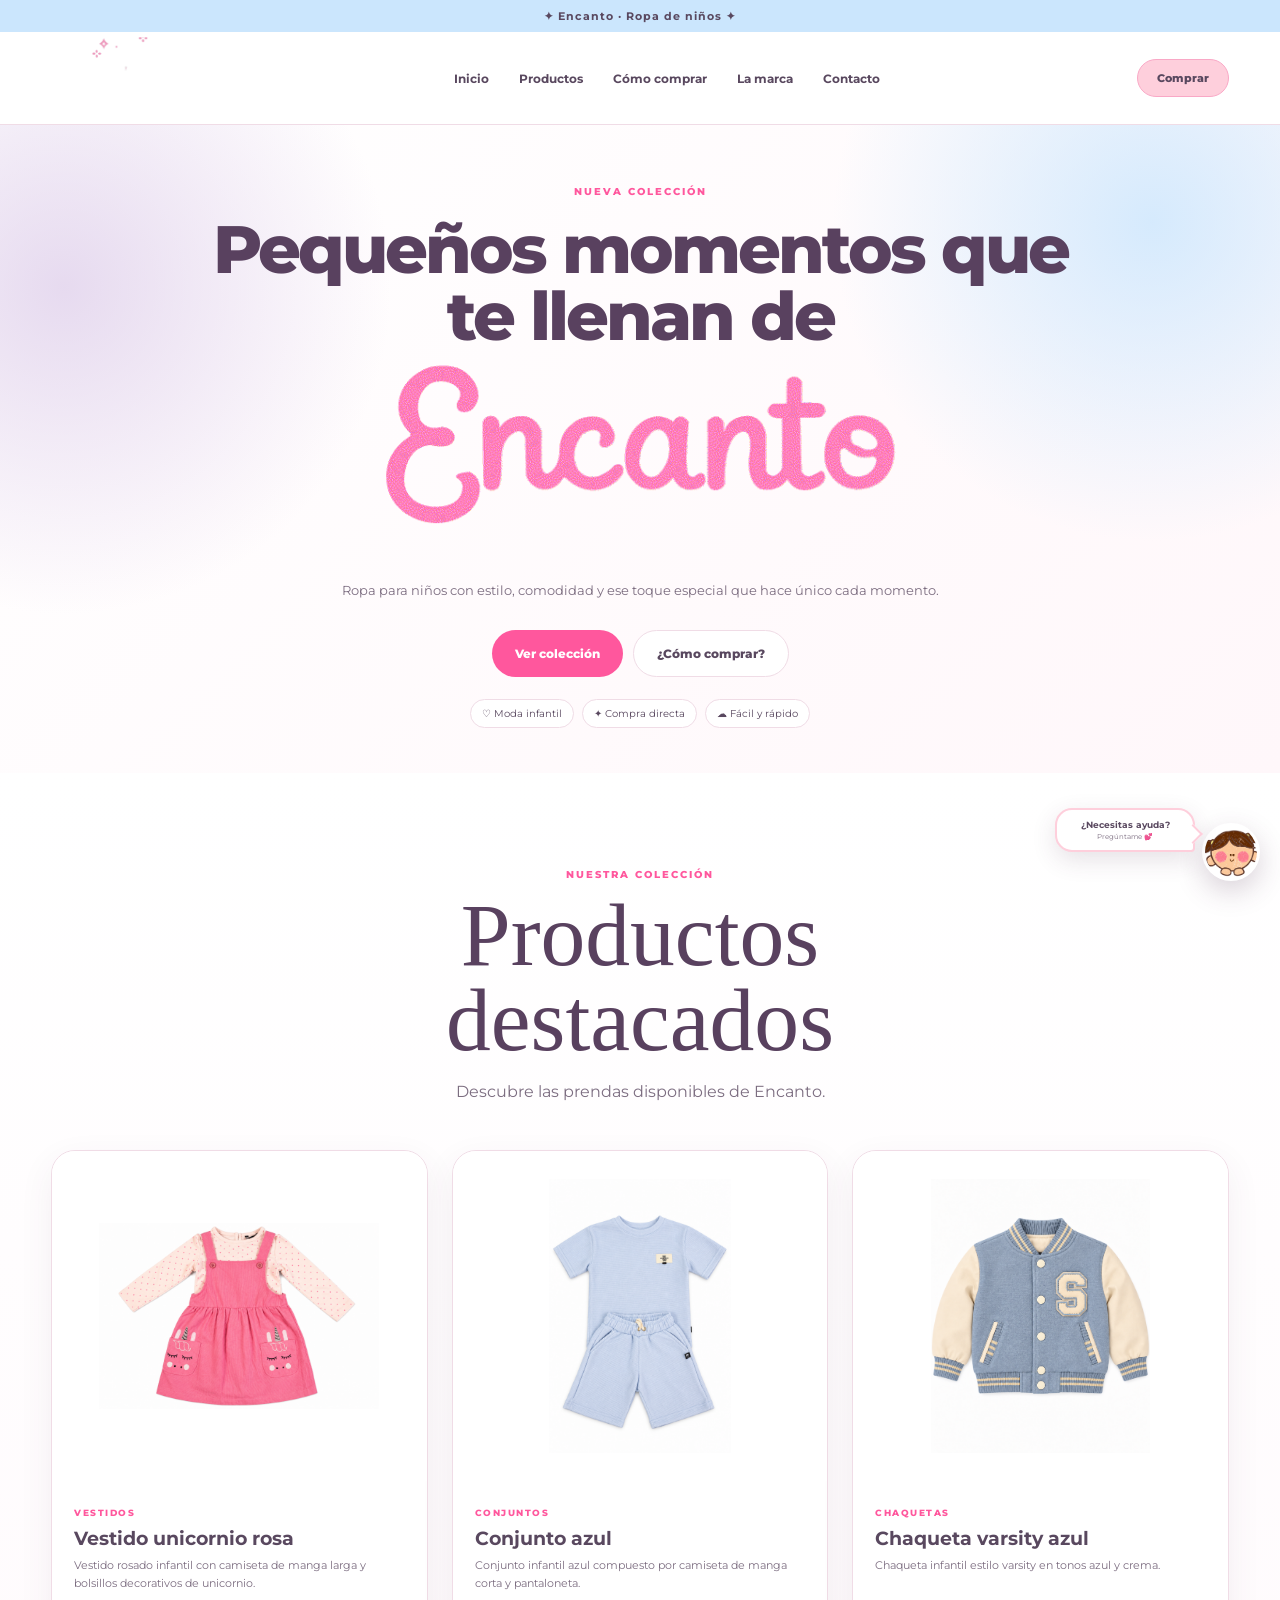
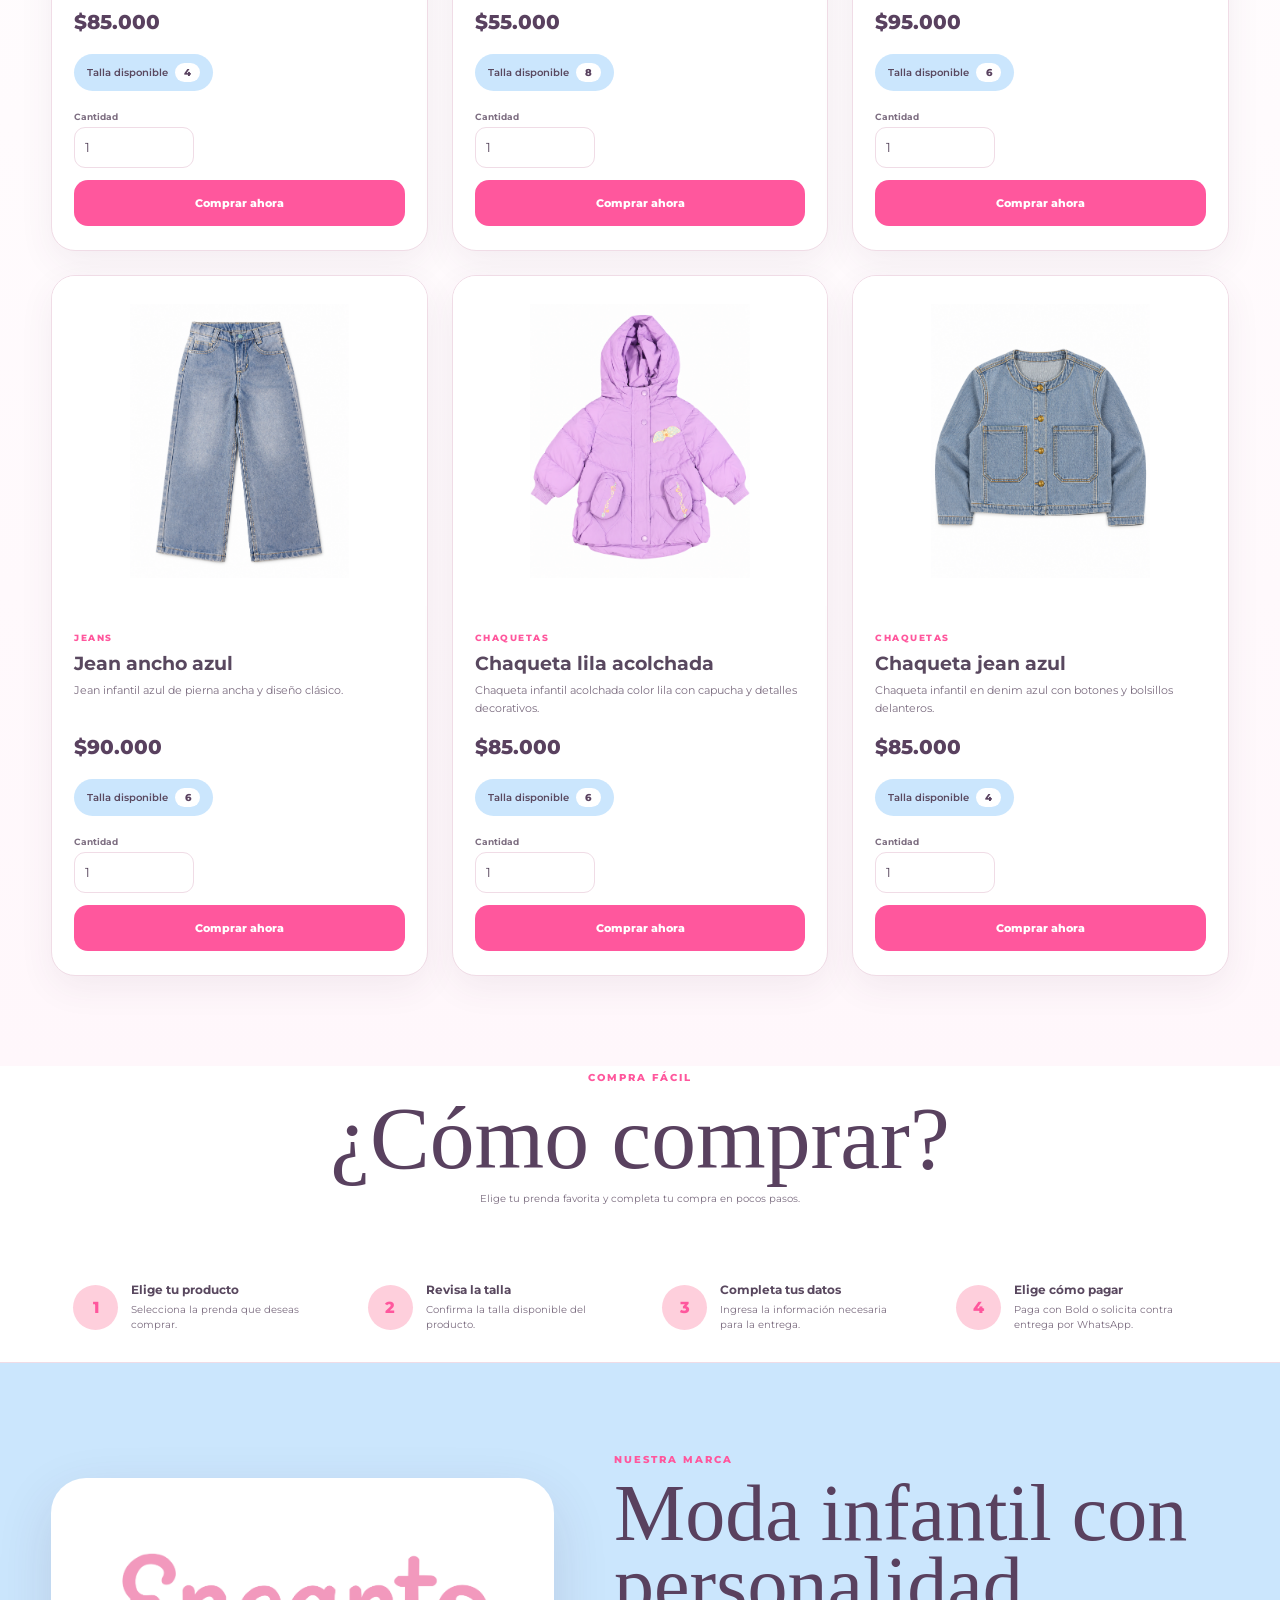
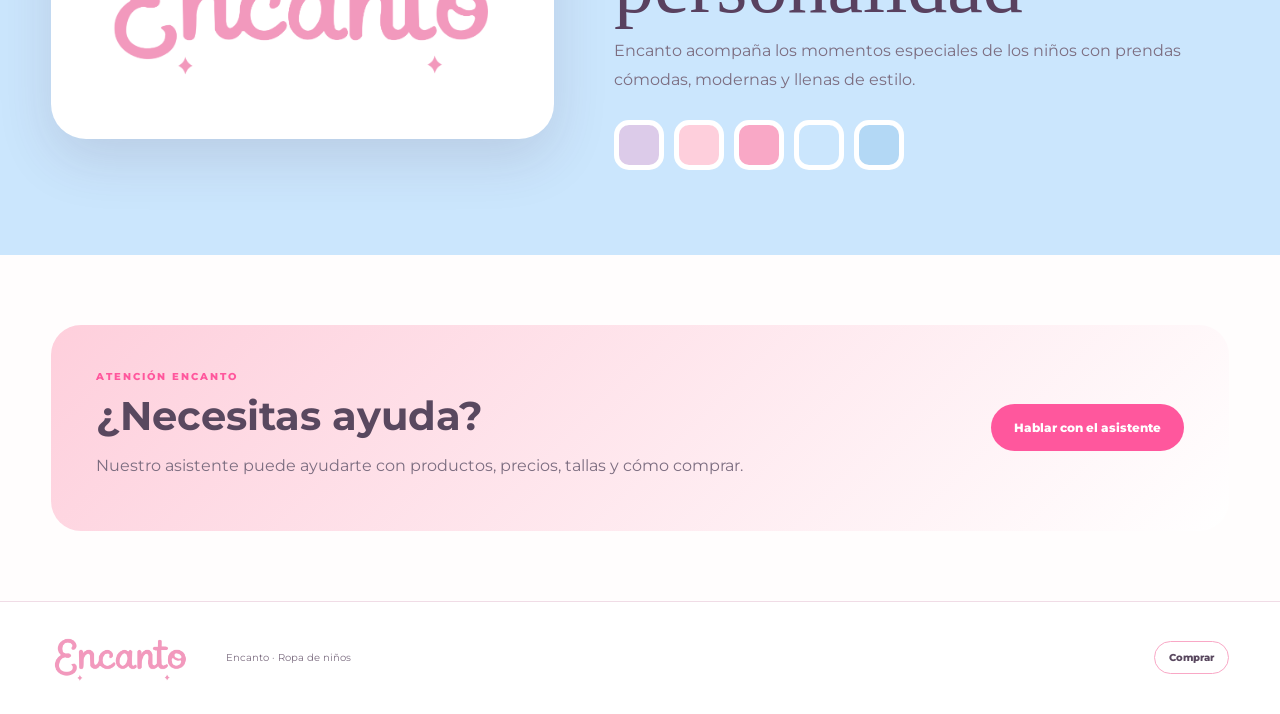
==== index.html @ 817890f7 "Add files via upload" ====
<!DOCTYPE html>
<html lang="es">

<head>

  <meta charset="UTF-8">

  <meta
    name="viewport"
    content="width=device-width, initial-scale=1.0"
  >

  <meta
    name="description"
    content="Encanto - Ropa para niños"
  >

  <title>
    Encanto | Ropa de niños
  </title>

  <link
    rel="preconnect"
    href="https://fonts.googleapis.com"
  >

  <link
    rel="preconnect"
    href="https://fonts.gstatic.com"
    crossorigin
  >

  <link
    href="https://fonts.googleapis.com/css2?family=Montserrat:wght@400;500;600;700;800&display=swap"
    rel="stylesheet"
  >

  <link
    rel="stylesheet"
    href="styles.css"
  >

</head>


<body>


  <!-- ========================================= -->
  <!-- BARRA SUPERIOR -->
  <!-- ========================================= -->

  <div class="topbar">
    ✦ Encanto · Ropa de niños ✦
  </div>



  <!-- ========================================= -->
  <!-- HEADER -->
  <!-- ========================================= -->

  <header class="header">

    <div class="container header-content">


      <a
        href="#inicio"
        class="logo"
        aria-label="Encanto"
      >

        <img
          src="assets/encanto-logo-arriba.png"
          alt="Encanto"
          class="logo-animation"
        >

      </a>



      <nav class="nav">

        <a href="#inicio">
          Inicio
        </a>

        <a href="#productos">
          Productos
        </a>

        <a href="#como-comprar">
          Cómo comprar
        </a>

        <a href="#marca">
          La marca
        </a>

        <a href="#contacto">
          Contacto
        </a>

      </nav>



      <a
        href="#productos"
        class="header-buy"
      >
        Comprar
      </a>


    </div>

  </header>



  <main>


    <!-- ========================================= -->
    <!-- HERO -->
    <!-- ========================================= -->

    <section
      class="hero"
      id="inicio"
    >

      <div class="container hero-main">


        <div class="hero-copy">


          <span class="eyebrow">
            Nueva colección
          </span>


          <h1>
            Pequeños momentos que te llenan de
          </h1>



          <!-- ENCANTO ANIMADO -->

          <div class="hero-animation-window">

            <img
              src="assets/encanto-logo.png"
              alt="Encanto"
              class="hero-animation"
            >

          </div>



          <p>
            Ropa para niños con estilo,
            comodidad y ese toque especial
            que hace único cada momento.
          </p>



          <div class="hero-buttons">


            <a
              href="#productos"
              class="btn btn-primary"
            >
              Ver colección
            </a>


            <a
              href="#como-comprar"
              class="btn btn-light"
            >
              ¿Cómo comprar?
            </a>


          </div>



          <div class="hero-tags">

            <span>
              ♡ Moda infantil
            </span>

            <span>
              ✦ Compra directa
            </span>

            <span>
              ☁ Fácil y rápido
            </span>

          </div>


        </div>


      </div>

    </section>



    <!-- ========================================= -->
    <!-- PRODUCTOS -->
    <!-- AHORA VAN PRIMERO -->
    <!-- ========================================= -->

    <section
      class="products"
      id="productos"
    >

      <div class="container">


        <div class="section-title">

          <span class="eyebrow">
            Nuestra colección
          </span>

          <h2>
            Productos destacados
          </h2>

          <p>
            Descubre las prendas disponibles de Encanto.
          </p>

        </div>



        <div class="products-grid">


          <!-- ================================= -->
          <!-- 1. VESTIDO -->
          <!-- ================================= -->

          <article class="product-card">


            <div class="product-photo">

              <img
                src="assets/productos/vestido-unicornio-rosa.png"
                alt="Vestido unicornio rosa"
              >

            </div>


            <div class="product-info">


              <span class="product-category">
                Vestidos
              </span>


              <h3>
                Vestido unicornio rosa
              </h3>


              <p class="product-description">
                Vestido rosado infantil con camiseta
                de manga larga y bolsillos
                decorativos de unicornio.
              </p>


              <strong class="product-price">
                $85.000
              </strong>



              <div class="product-size">

                <span>
                  Talla disponible
                </span>

                <strong>
                  4
                </strong>

              </div>



              <form
                action="checkout.html"
                method="get"
                class="product-form"
              >


                <input
                  type="hidden"
                  name="producto"
                  value="Vestido unicornio rosa"
                >

                <input
                  type="hidden"
                  name="precio"
                  value="85000"
                >

                <input
                  type="hidden"
                  name="talla"
                  value="4"
                >

                <input
                  type="hidden"
                  name="imagen"
                  value="vestido-unicornio-rosa.png"
                >


                <div class="product-options">

                  <label>

                    Cantidad

                    <input
                      type="number"
                      name="cantidad"
                      value="1"
                      min="1"
                      max="1"
                      readonly
                    >

                  </label>

                </div>


                <button
                  type="submit"
                  class="buy-button"
                >
                  Comprar ahora
                </button>


              </form>


            </div>


          </article>



          <!-- ================================= -->
          <!-- 2. CONJUNTO -->
          <!-- ================================= -->

          <article class="product-card">


            <div class="product-photo">

              <img
                src="assets/productos/conjunto-azul.png"
                alt="Conjunto azul"
              >

            </div>


            <div class="product-info">


              <span class="product-category">
                Conjuntos
              </span>


              <h3>
                Conjunto azul
              </h3>


              <p class="product-description">
                Conjunto infantil azul compuesto
                por camiseta de manga corta
                y pantaloneta.
              </p>


              <strong class="product-price">
                $55.000
              </strong>



              <div class="product-size">

                <span>
                  Talla disponible
                </span>

                <strong>
                  8
                </strong>

              </div>



              <form
                action="checkout.html"
                method="get"
                class="product-form"
              >


                <input
                  type="hidden"
                  name="producto"
                  value="Conjunto azul"
                >

                <input
                  type="hidden"
                  name="precio"
                  value="55000"
                >

                <input
                  type="hidden"
                  name="talla"
                  value="8"
                >

                <input
                  type="hidden"
                  name="imagen"
                  value="conjunto-azul.png"
                >


                <div class="product-options">

                  <label>

                    Cantidad

                    <input
                      type="number"
                      name="cantidad"
                      value="1"
                      min="1"
                      max="1"
                      readonly
                    >

                  </label>

                </div>


                <button
                  type="submit"
                  class="buy-button"
                >
                  Comprar ahora
                </button>


              </form>


            </div>


          </article>



          <!-- ================================= -->
          <!-- 3. CHAQUETA VARSITY -->
          <!-- ================================= -->

          <article class="product-card">


            <div class="product-photo">

              <img
                src="assets/productos/chaqueta-varsity-azul.png"
                alt="Chaqueta varsity azul"
              >

            </div>


            <div class="product-info">


              <span class="product-category">
                Chaquetas
              </span>


              <h3>
                Chaqueta varsity azul
              </h3>


              <p class="product-description">
                Chaqueta infantil estilo varsity
                en tonos azul y crema.
              </p>


              <strong class="product-price">
                $95.000
              </strong>



              <div class="product-size">

                <span>
                  Talla disponible
                </span>

                <strong>
                  6
                </strong>

              </div>



              <form
                action="checkout.html"
                method="get"
                class="product-form"
              >


                <input
                  type="hidden"
                  name="producto"
                  value="Chaqueta varsity azul"
                >

                <input
                  type="hidden"
                  name="precio"
                  value="95000"
                >

                <input
                  type="hidden"
                  name="talla"
                  value="6"
                >

                <input
                  type="hidden"
                  name="imagen"
                  value="chaqueta-varsity-azul.png"
                >


                <div class="product-options">

                  <label>

                    Cantidad

                    <input
                      type="number"
                      name="cantidad"
                      value="1"
                      min="1"
                      max="1"
                      readonly
                    >

                  </label>

                </div>


                <button
                  type="submit"
                  class="buy-button"
                >
                  Comprar ahora
                </button>


              </form>


            </div>


          </article>



          <!-- ================================= -->
          <!-- 4. JEAN -->
          <!-- ================================= -->

          <article class="product-card">


            <div class="product-photo">

              <img
                src="assets/productos/jean-ancho.png"
                alt="Jean ancho azul"
              >

            </div>


            <div class="product-info">


              <span class="product-category">
                Jeans
              </span>


              <h3>
                Jean ancho azul
              </h3>


              <p class="product-description">
                Jean infantil azul de pierna
                ancha y diseño clásico.
              </p>


              <strong class="product-price">
                $90.000
              </strong>



              <div class="product-size">

                <span>
                  Talla disponible
                </span>

                <strong>
                  6
                </strong>

              </div>



              <form
                action="checkout.html"
                method="get"
                class="product-form"
              >


                <input
                  type="hidden"
                  name="producto"
                  value="Jean ancho azul"
                >

                <input
                  type="hidden"
                  name="precio"
                  value="90000"
                >

                <input
                  type="hidden"
                  name="talla"
                  value="6"
                >

                <input
                  type="hidden"
                  name="imagen"
                  value="jean-ancho.png"
                >


                <div class="product-options">

                  <label>

                    Cantidad

                    <input
                      type="number"
                      name="cantidad"
                      value="1"
                      min="1"
                      max="1"
                      readonly
                    >

                  </label>

                </div>


                <button
                  type="submit"
                  class="buy-button"
                >
                  Comprar ahora
                </button>


              </form>


            </div>


          </article>



          <!-- ================================= -->
          <!-- 5. CHAQUETA LILA -->
          <!-- ================================= -->

          <article class="product-card">


            <div class="product-photo">

              <img
                src="assets/productos/chaqueta-lila.png"
                alt="Chaqueta lila acolchada"
              >

            </div>


            <div class="product-info">


              <span class="product-category">
                Chaquetas
              </span>


              <h3>
                Chaqueta lila acolchada
              </h3>


              <p class="product-description">
                Chaqueta infantil acolchada
                color lila con capucha
                y detalles decorativos.
              </p>


              <strong class="product-price">
                $85.000
              </strong>



              <div class="product-size">

                <span>
                  Talla disponible
                </span>

                <strong>
                  6
                </strong>

              </div>



              <form
                action="checkout.html"
                method="get"
                class="product-form"
              >


                <input
                  type="hidden"
                  name="producto"
                  value="Chaqueta lila acolchada"
                >

                <input
                  type="hidden"
                  name="precio"
                  value="85000"
                >

                <input
                  type="hidden"
                  name="talla"
                  value="6"
                >

                <input
                  type="hidden"
                  name="imagen"
                  value="chaqueta-lila.png"
                >


                <div class="product-options">

                  <label>

                    Cantidad

                    <input
                      type="number"
                      name="cantidad"
                      value="1"
                      min="1"
                      max="1"
                      readonly
                    >

                  </label>

                </div>


                <button
                  type="submit"
                  class="buy-button"
                >
                  Comprar ahora
                </button>


              </form>


            </div>


          </article>



          <!-- ================================= -->
          <!-- 6. CHAQUETA JEAN -->
          <!-- ================================= -->

          <article class="product-card">


            <div class="product-photo">

              <img
                src="assets/productos/chaqueta-jean.png"
                alt="Chaqueta jean azul"
              >

            </div>


            <div class="product-info">


              <span class="product-category">
                Chaquetas
              </span>


              <h3>
                Chaqueta jean azul
              </h3>


              <p class="product-description">
                Chaqueta infantil en denim azul
                con botones y bolsillos delanteros.
              </p>


              <strong class="product-price">
                $85.000
              </strong>



              <div class="product-size">

                <span>
                  Talla disponible
                </span>

                <strong>
                  4
                </strong>

              </div>



              <form
                action="checkout.html"
                method="get"
                class="product-form"
              >


                <input
                  type="hidden"
                  name="producto"
                  value="Chaqueta jean azul"
                >

                <input
                  type="hidden"
                  name="precio"
                  value="85000"
                >

                <input
                  type="hidden"
                  name="talla"
                  value="4"
                >

                <input
                  type="hidden"
                  name="imagen"
                  value="chaqueta-jean.png"
                >


                <div class="product-options">

                  <label>

                    Cantidad

                    <input
                      type="number"
                      name="cantidad"
                      value="1"
                      min="1"
                      max="1"
                      readonly
                    >

                  </label>

                </div>


                <button
                  type="submit"
                  class="buy-button"
                >
                  Comprar ahora
                </button>


              </form>


            </div>


          </article>


        </div>


      </div>

    </section>



    <!-- ========================================= -->
    <!-- CÓMO COMPRAR -->
    <!-- AHORA VA DESPUÉS DE LA COLECCIÓN -->
    <!-- ========================================= -->

    <section
      class="benefits"
      id="como-comprar"
    >

      <div class="container">


        <div class="section-title">

          <span class="eyebrow">
            Compra fácil
          </span>

          <h2>
            ¿Cómo comprar?
          </h2>

          <p>
            Elige tu prenda favorita y completa
            tu compra en pocos pasos.
          </p>

        </div>


        <div class="benefits-grid">


          <article>

            <span class="benefit-icon">
              1
            </span>

            <div>

              <h3>
                Elige tu producto
              </h3>

              <p>
                Selecciona la prenda que deseas comprar.
              </p>

            </div>

          </article>



          <article>

            <span class="benefit-icon">
              2
            </span>

            <div>

              <h3>
                Revisa la talla
              </h3>

              <p>
                Confirma la talla disponible del producto.
              </p>

            </div>

          </article>



          <article>

            <span class="benefit-icon">
              3
            </span>

            <div>

              <h3>
                Completa tus datos
              </h3>

              <p>
                Ingresa la información necesaria para la entrega.
              </p>

            </div>

          </article>



          <article>

            <span class="benefit-icon">
              4
            </span>

            <div>

              <h3>
                Elige cómo pagar
              </h3>

              <p>
                Paga con Bold o solicita contra entrega por WhatsApp.
              </p>

            </div>

          </article>


        </div>


      </div>

    </section>



    <!-- ========================================= -->
    <!-- MARCA -->
    <!-- ========================================= -->

    <section
      class="brand-section"
      id="marca"
    >

      <div class="container brand-grid">


        <div class="brand-logo">

          <img
            src="assets/encanto-palabra.png"
            alt="Encanto"
          >

        </div>



        <div class="brand-copy">


          <span class="eyebrow">
            Nuestra marca
          </span>


          <h2>
            Moda infantil con personalidad
          </h2>


          <p>
            Encanto acompaña los momentos
            especiales de los niños con prendas
            cómodas, modernas y llenas de estilo.
          </p>



          <div class="colors">

            <span style="--color:#DCCBE9"></span>

            <span style="--color:#FECFDC"></span>

            <span style="--color:#F9A8C6"></span>

            <span style="--color:#CBE6FD"></span>

            <span style="--color:#B3D8F5"></span>

          </div>


        </div>


      </div>

    </section>



    <!-- ========================================= -->
    <!-- CONTACTO -->
    <!-- ========================================= -->

    <section
      class="contact"
      id="contacto"
    >

      <div class="container contact-box">


        <div>

          <span class="eyebrow">
            Atención Encanto
          </span>

          <h2>
            ¿Necesitas ayuda?
          </h2>

          <p>
            Nuestro asistente puede ayudarte
            con productos, precios, tallas
            y cómo comprar.
          </p>

        </div>



        <button
          type="button"
          class="btn btn-primary"
          id="contactBotButton"
        >
          Hablar con el asistente
        </button>


      </div>

    </section>


  </main>



  <!-- ========================================= -->
  <!-- FOOTER -->
  <!-- ========================================= -->

  <footer>


    <div class="container footer-grid">


      <img
        src="assets/encanto-palabra.png"
        alt="Encanto"
      >


      <p>
        Encanto · Ropa de niños
      </p>


      <a href="#productos">
        Comprar
      </a>


    </div>


  </footer>



  <!-- ================================================= -->
  <!-- BOT ENCANTO -->
  <!-- ================================================= -->

  <div class="encanto-bot">


    <div class="bot-help-bubble">

      <strong>
        ¿Necesitas ayuda?
      </strong>

      <span>
        Pregúntame 💕
      </span>

    </div>



    <button
      class="bot-character-button"
      id="botCharacterButton"
      type="button"
      aria-label="Abrir asistente Encanto"
    >

      <img
        src="assets/bot-ayuda.png"
        alt="Asistente Encanto"
      >

    </button>



    <div
      class="bot-window"
      id="botWindow"
    >


      <div class="bot-header">


        <div class="bot-header-character">

          <img
            src="assets/bot-ayuda.png"
            alt="Asistente Encanto"
          >

        </div>



        <div class="bot-header-text">

          <strong>
            Asistente Encanto
          </strong>

          <span>
            Estoy aquí para ayudarte 💕
          </span>

        </div>



        <button
          class="bot-close"
          id="botClose"
          type="button"
          aria-label="Cerrar asistente"
        >
          ×
        </button>


      </div>



      <div
        class="bot-messages"
        id="botMessages"
      >

        <div class="bot-message">

          ¡Hola! 👋

          <br><br>

          Puedes preguntarme por productos,
          precios, tallas o cómo comprar.

        </div>

      </div>



      <div class="bot-suggestions">

        <span>
          Puedes preguntar:
        </span>

        <div>
          Productos · Precios · Tallas · ¿Cómo comprar?
        </div>

      </div>



      <form
        class="bot-form"
        id="botForm"
      >

        <input
          type="text"
          id="botInput"
          placeholder="Escribe tu pregunta..."
          autocomplete="off"
          required
        >


        <button
          type="submit"
          aria-label="Enviar pregunta"
        >
          ➜
        </button>


      </form>



      <a
        class="bot-whatsapp"
        href="https://wa.me/573045543048?text=Hola%20Encanto%2C%20necesito%20ayuda%20con%20mi%20compra"
        target="_blank"
        rel="noopener"
      >
        💬 Hablar por WhatsApp
      </a>


    </div>


  </div>



  <!-- ========================================= -->
  <!-- JAVASCRIPT BOT -->
  <!-- ========================================= -->

  <script src="bot.js"></script>


  <script>

    const contactBotButton =
      document.getElementById(
        "contactBotButton"
      );


    const contactBotWindow =
      document.getElementById(
        "botWindow"
      );


    const contactBotInput =
      document.getElementById(
        "botInput"
      );


    if (
      contactBotButton &&
      contactBotWindow
    ) {

      contactBotButton.addEventListener(
        "click",
        function () {

          contactBotWindow.classList.add(
            "active"
          );


          if (contactBotInput) {

            contactBotInput.focus();

          }

        }
      );

    }

  </script>


</body>

</html>
---- styles.css ----
/* ================================================= */
/* FUENTES */
/* ================================================= */

@font-face {
  font-family: "Muthiara";
  src: url("assets/fonts/Muthiara.ttf") format("truetype");
  font-display: swap;
}


/* ================================================= */
/* VARIABLES */
/* ================================================= */

:root {
  --rosa: #F9A8C6;
  --rosa-claro: #FECFDC;
  --rosa-fuerte: #ff579d;

  --azul: #CBE6FD;
  --azul-fuerte: #B3D8F5;

  --lavanda: #DCCBE9;

  --texto: #59485f;
  --texto-suave: #7c6d80;

  --borde: #f0dce6;

  --sombra:
    0 20px 55px rgba(80, 50, 80, .14);
}


/* ================================================= */
/* GENERAL */
/* ================================================= */

* {
  box-sizing: border-box;
}


html {
  scroll-behavior: smooth;
}


body {
  margin: 0;

  background: #fffdfd;

  color: var(--texto);

  font-family:
    "Montserrat",
    Arial,
    sans-serif;
}


img {
  display: block;
  max-width: 100%;
}


a {
  color: inherit;
  text-decoration: none;
}


button,
input,
select,
textarea {
  font-family: inherit;
}


button {
  -webkit-tap-highlight-color: transparent;
}


.container {
  width: min(1180px, 92%);
  margin: 0 auto;
}


/* ================================================= */
/* BARRA SUPERIOR */
/* ================================================= */

.topbar {
  padding: 9px 20px;

  background: var(--azul);

  text-align: center;

  font-size: 11px;
  font-weight: 700;

  letter-spacing: 1px;
}


/* ================================================= */
/* HEADER PRINCIPAL */
/* ================================================= */

.header {
  position: sticky;

  top: 0;

  z-index: 100;

  background:
    rgba(255, 255, 255, .98);

  border-bottom:
    1px solid var(--borde);

  backdrop-filter:
    blur(10px);
}


.header-content {
  min-height: 92px;

  display: flex;

  align-items: center;

  justify-content: space-between;

  gap: 30px;
}


/* ================================================= */
/* ENCANTO ANIMADO ARRIBA */
/* ================================================= */

.logo {
  position: relative;

  width: 145px;
  height: 82px;

  display: flex;

  align-items: center;

  justify-content: center;

  overflow: hidden;
}


.logo-animation {
  width: 125px;
  height: 125px;

  max-width: none;

  object-fit: contain;

  object-position: center;

  background: transparent;
}


/* ================================================= */
/* NAVEGACIÓN */
/* ================================================= */

.nav {
  display: flex;

  align-items: center;

  gap: 30px;
}


.nav a {
  position: relative;

  padding: 10px 0;

  color: var(--texto);

  font-size: 12px;

  font-weight: 700;
}


.nav a::after {
  content: "";

  position: absolute;

  left: 0;

  bottom: 3px;

  width: 0;
  height: 2px;

  background: var(--rosa-fuerte);

  transition: width .2s ease;
}


.nav a:hover::after {
  width: 100%;
}


/* ================================================= */
/* BOTÓN HEADER */
/* ================================================= */

.header-buy {
  padding: 11px 19px;

  background: var(--rosa-claro);

  border:
    1px solid var(--rosa);

  border-radius: 30px;

  color: var(--texto);

  font-size: 11px;

  font-weight: 800;

  transition: .2s ease;
}


.header-buy:hover {
  background: var(--rosa);

  transform: translateY(-2px);
}


/* ================================================= */
/* HERO */
/* ================================================= */

.hero {
  overflow: hidden;

  background:

    radial-gradient(
      circle at 5% 25%,
      rgba(220, 203, 233, .7),
      transparent 25%
    ),

    radial-gradient(
      circle at 90% 15%,
      rgba(203, 230, 253, .8),
      transparent 25%
    ),

    linear-gradient(
      135deg,
      white,
      #fff7fa
    );
}


.hero-main {
  min-height: 580px;

  padding:
    55px 0 45px;

  display: flex;

  align-items: center;

  justify-content: center;
}


.hero-copy {
  width: 100%;

  max-width: 1000px;

  text-align: center;
}


.eyebrow {
  color: var(--rosa-fuerte);

  font-size: 10px;

  font-weight: 800;

  letter-spacing: 2px;

  text-transform: uppercase;
}


.hero h1 {
  max-width: 900px;

  margin:
    18px auto 4px;

  color: #59415f;

  font-size:
    clamp(42px, 5.2vw, 68px);

  font-weight: 800;

  line-height: 1;

  letter-spacing: -3px;
}


/* ================================================= */
/* ENCANTO ANIMADO PRINCIPAL */
/* ================================================= */

.hero-animation-window {
  position: relative;

  width:
    min(100%, 580px);

  height: 220px;

  margin:
    0 auto 5px;

  overflow: hidden;
}


.hero-animation {
  position: absolute;

  left: 50%;
  top: 50%;

  width: 560px;

  max-width: none;

  height: auto;

  transform:
    translate(-50%, -50%);
}


.hero-copy > p {
  max-width: 600px;

  margin:
    4px auto 0;

  color: var(--texto-suave);

  font-size: 13px;

  line-height: 1.8;
}


/* ================================================= */
/* BOTONES */
/* ================================================= */

.hero-buttons {
  margin:
    27px 0 22px;

  display: flex;

  justify-content: center;

  flex-wrap: wrap;

  gap: 10px;
}


.btn {
  min-height: 47px;

  padding:
    0 23px;

  display: inline-flex;

  align-items: center;

  justify-content: center;

  border: 0;

  border-radius: 30px;

  font-size: 12px;

  font-weight: 800;

  cursor: pointer;

  transition: .2s ease;
}


.btn:hover {
  transform: translateY(-2px);
}


.btn-primary {
  background: var(--rosa-fuerte);

  color: white;
}


.btn-light {
  background: white;

  border:
    1px solid var(--borde);
}


/* ================================================= */
/* TAGS HERO */
/* ================================================= */

.hero-tags {
  display: flex;

  justify-content: center;

  flex-wrap: wrap;

  gap: 8px;
}


.hero-tags span {
  padding:
    7px 11px;

  background: white;

  border:
    1px solid var(--borde);

  border-radius: 30px;

  font-size: 10px;
}


/* ================================================= */
/* CÓMO COMPRAR */
/* ================================================= */

.benefits {
  background: white;

  border-bottom:
    1px solid var(--borde);
}


.benefits-grid {
  display: grid;

  grid-template-columns:
    repeat(4, 1fr);
}


.benefits article {
  min-height: 110px;

  padding: 22px;

  display: flex;

  align-items: center;

  gap: 13px;
}


.benefit-icon {
  width: 45px;
  height: 45px;

  flex:
    0 0 45px;

  display: grid;

  place-items: center;

  background: var(--rosa-claro);

  border-radius: 50%;

  color: var(--rosa-fuerte);

  font-weight: 800;
}


.benefits h3 {
  margin:
    0 0 5px;

  font-size: 12px;
}


.benefits p {
  margin: 0;

  color: var(--texto-suave);

  font-size: 10px;

  line-height: 1.5;
}


/* ================================================= */
/* PRODUCTOS */
/* ================================================= */

.products {
  padding:
    90px 0;

  background:
    linear-gradient(
      white,
      #fff7fb
    );
}


.section-title {
  max-width: 720px;

  margin:
    0 auto 45px;

  text-align: center;
}


.section-title h2 {
  margin:
    10px 0;

  color: #59415f;

  font-family:
    "Muthiara",
    cursive;

  font-size:
    clamp(58px, 7vw, 90px);

  font-weight: normal;

  line-height: .95;
}


.section-title p {
  color: var(--texto-suave);

  line-height: 1.7;
}


.products-grid {
  display: grid;

  grid-template-columns:
    repeat(3, 1fr);

  gap: 24px;
}


/* ================================================= */
/* TARJETAS PRODUCTOS */
/* ================================================= */

.product-card {
  overflow: hidden;

  background: white;

  border:
    1px solid var(--borde);

  border-radius: 24px;

  box-shadow:
    0 12px 35px
    rgba(90, 60, 90, .07);

  transition: .25s ease;
}


.product-card:hover {
  transform: translateY(-5px);

  box-shadow: var(--sombra);
}


/* ================================================= */
/* IMÁGENES PRODUCTOS */
/* ================================================= */

.product-photo {
  position: relative;

  height: 330px;

  padding: 28px;

  display: flex;

  align-items: center;

  justify-content: center;

  background: white;

  overflow: hidden;
}


.product-photo img {
  width: 100%;
  height: 100%;

  max-width: 280px;
  max-height: 280px;

  object-fit: contain;

  object-position: center;
}


/* ================================================= */
/* INFORMACIÓN PRODUCTOS */
/* ================================================= */

.product-info {
  padding:
    20px 22px 24px;
}


.product-category {
  color: var(--rosa-fuerte);

  font-size: 9px;

  font-weight: 800;

  letter-spacing: 1.5px;

  text-transform: uppercase;
}


.product-info h3 {
  margin:
    7px 0;

  color: var(--texto);

  font-size: 19px;
}


.product-description {
  min-height: 38px;

  margin:
    7px 0;

  color: var(--texto-suave);

  font-size: 11px;

  line-height: 1.6;
}


.product-price {
  display: block;

  margin:
    15px 0 10px;

  color: #59415f;

  font-size: 20px;

  font-weight: 800;
}


/* ================================================= */
/* TALLAS */
/* ================================================= */

.product-size {
  margin:
    10px 0 15px;

  padding:
    9px 13px;

  display: inline-flex;

  align-items: center;

  gap: 7px;

  background: var(--azul);

  border-radius: 20px;

  color: var(--texto);

  font-size: 10px;

  font-weight: 600;
}


.product-size strong {
  min-width: 25px;

  padding:
    3px 7px;

  display: inline-flex;

  justify-content: center;

  background: white;

  border-radius: 12px;

  color: #59415f;

  font-weight: 800;
}


/* ================================================= */
/* FORMULARIO PRODUCTOS */
/* ================================================= */

.product-form {
  margin-top: 5px;
}


.product-options {
  margin-bottom: 12px;

  display: grid;

  grid-template-columns: 120px;

  gap: 9px;
}


.product-options label {
  display: grid;

  gap: 5px;

  color: var(--texto-suave);

  font-size: 9px;

  font-weight: 700;
}


.product-options input {
  width: 100%;

  height: 41px;

  padding:
    0 10px;

  background: white;

  border:
    1px solid var(--borde);

  border-radius: 11px;

  color: var(--texto);

  outline: none;
}


.product-options input:focus {
  border-color: var(--rosa);
}


.buy-button {
  width: 100%;

  min-height: 46px;

  border: 0;

  border-radius: 14px;

  background: var(--rosa-fuerte);

  color: white;

  font-size: 11px;

  font-weight: 800;

  cursor: pointer;

  transition: .2s ease;
}


.buy-button:hover {
  transform: translateY(-2px);

  box-shadow:
    0 10px 20px
    rgba(255, 87, 157, .2);
}


/* ================================================= */
/* MARCA */
/* ================================================= */

.brand-section {
  padding:
    85px 0;

  background: var(--azul);
}


.brand-grid {
  display: grid;

  grid-template-columns:
    .9fr 1.1fr;

  align-items: center;

  gap: 60px;
}


.brand-logo {
  padding: 50px;

  display: flex;

  align-items: center;

  justify-content: center;

  background: white;

  border-radius: 35px;

  box-shadow: var(--sombra);
}


.brand-logo img {
  width: 100%;

  max-width: 400px;

  object-fit: contain;
}


.brand-copy h2 {
  margin:
    10px 0;

  color: #59415f;

  font-family:
    "Muthiara",
    cursive;

  font-size:
    clamp(55px, 7vw, 80px);

  font-weight: normal;

  line-height: .9;
}


.brand-copy p {
  color: var(--texto-suave);

  line-height: 1.8;
}


.colors {
  margin-top: 25px;

  display: flex;

  flex-wrap: wrap;

  gap: 10px;
}


.colors span {
  width: 50px;
  height: 50px;

  background: var(--color);

  border:
    5px solid white;

  border-radius: 15px;
}


/* ================================================= */
/* CONTACTO */
/* ================================================= */

.contact {
  padding:
    70px 0;
}


.contact-box {
  padding:
    40px 45px;

  display: flex;

  align-items: center;

  justify-content: space-between;

  gap: 35px;

  background:
    linear-gradient(
      135deg,
      var(--rosa-claro),
      white
    );

  border-radius: 30px;
}


.contact-box h2 {
  margin:
    7px 0;

  font-size: 40px;
}


.contact-box p {
  color: var(--texto-suave);
}


/* ================================================= */
/* FOOTER */
/* ================================================= */

footer {
  padding:
    28px 0;

  background: white;

  border-top:
    1px solid var(--borde);
}


.footer-grid {
  display: grid;

  grid-template-columns:
    150px 1fr auto;

  align-items: center;

  gap: 25px;
}


.footer-grid img {
  width: 140px;
}


.footer-grid p {
  color: var(--texto-suave);

  font-size: 10px;
}


.footer-grid a {
  padding:
    9px 14px;

  border:
    1px solid var(--rosa);

  border-radius: 20px;

  font-size: 10px;

  font-weight: 800;
}


/* ================================================= */
/* BOT ENCANTO FLOTANTE */
/* ================================================= */

.encanto-bot {
  position: fixed;

  right: 20px;

  bottom: 18px;

  z-index: 9999;
}


/* ================================================= */
/* BURBUJA BOT */
/* ================================================= */

.bot-help-bubble {
  position: absolute;

  right: 65px;

  bottom: 30px;

  width: 140px;

  padding:
    9px 11px;

  display: flex;

  flex-direction: column;

  gap: 2px;

  background: white;

  border:
    2px solid var(--rosa-claro);

  border-radius:
    17px 17px 4px 17px;

  color: var(--texto);

  text-align: center;

  box-shadow:
    0 8px 25px
    rgba(80, 50, 80, .14);

  pointer-events: none;
}


.bot-help-bubble strong {
  font-size: 9px;
}


.bot-help-bubble span {
  color: var(--texto-suave);

  font-size: 7px;
}


.bot-help-bubble::after {
  content: "";

  position: absolute;

  right: -7px;

  bottom: 9px;

  width: 12px;
  height: 12px;

  background: white;

  border-right:
    2px solid var(--rosa-claro);

  border-bottom:
    2px solid var(--rosa-claro);

  transform:
    rotate(-45deg);
}


/* ================================================= */
/* MUÑEQUITA FLOTANTE */
/* AHORA MÁS PEQUEÑA */
/* ================================================= */

.bot-character-button {
  width: 58px;
  height: 58px;

  padding: 0;

  border:
    3px solid white;

  border-radius: 50%;

  background: white;

  overflow: hidden;

  cursor: pointer;

  box-shadow:
    0 10px 28px
    rgba(80, 50, 80, .22);

  transition:
    transform .2s ease;
}


.bot-character-button:hover {
  transform: scale(1.06);
}


.bot-character-button img {
  width: 100%;
  height: 100%;

  object-fit: cover;

  object-position: center;
}


/* ================================================= */
/* VENTANA BOT */
/* ================================================= */

.bot-window {
  position: absolute;

  right: 0;

  bottom: 75px;

  width: 355px;

  max-width:
    calc(100vw - 30px);

  overflow: hidden;

  background: white;

  border:
    1px solid var(--borde);

  border-radius: 24px;

  box-shadow:
    0 20px 60px
    rgba(80, 50, 80, .23);

  display: none;
}


.bot-window.active {
  display: block;
}


/* ================================================= */
/* HEADER BOT */
/* ================================================= */

.bot-header {
  min-height: 72px;

  padding:
    11px 13px;

  display: flex;

  align-items: center;

  gap: 10px;

  background:
    linear-gradient(
      135deg,
      var(--rosa-claro),
      var(--azul)
    );
}


.bot-header-character {
  width: 42px;
  height: 42px;

  flex:
    0 0 42px;

  overflow: hidden;

  background: white;

  border:
    3px solid white;

  border-radius: 50%;
}


.bot-header-character img {
  width: 100%;
  height: 100%;

  object-fit: cover;
}


.bot-header-text {
  flex: 1;

  display: flex;

  flex-direction: column;

  gap: 3px;
}


.bot-header-text strong {
  color: #59415f;

  font-size: 12px;
}


.bot-header-text span {
  color: var(--texto-suave);

  font-size: 8px;
}


.bot-close {
  width: 30px;
  height: 30px;

  border: 0;

  border-radius: 50%;

  background:
    rgba(255, 255, 255, .8);

  color: var(--texto);

  font-size: 19px;

  cursor: pointer;
}


/* ================================================= */
/* MENSAJES BOT */
/* ================================================= */

.bot-messages {
  height: 265px;

  padding: 16px;

  overflow-y: auto;

  background: #fffafd;
}


.bot-message,
.bot-user-message {
  max-width: 86%;

  margin-bottom: 10px;

  padding:
    10px 13px;

  border-radius: 16px;

  font-size: 10px;

  line-height: 1.6;
}


.bot-message {
  margin-right: auto;

  background: white;

  border:
    1px solid var(--borde);

  border-bottom-left-radius: 4px;
}


.bot-user-message {
  margin-left: auto;

  background: var(--rosa-claro);

  border-bottom-right-radius: 4px;
}


/* ================================================= */
/* SUGERENCIAS BOT */
/* ================================================= */

.bot-suggestions {
  padding:
    8px 13px;

  background: white;

  border-top:
    1px solid var(--borde);
}


.bot-suggestions span {
  display: block;

  margin-bottom: 3px;

  color: var(--texto-suave);

  font-size: 8px;
}


.bot-suggestions div {
  color: var(--texto);

  font-size: 8px;

  font-weight: 700;
}


/* ================================================= */
/* INPUT BOT */
/* ================================================= */

.bot-form {
  padding: 11px;

  display: grid;

  grid-template-columns:
    1fr 42px;

  gap: 7px;

  border-top:
    1px solid var(--borde);

  background: white;
}


.bot-form input {
  width: 100%;

  height: 42px;

  padding:
    0 13px;

  border:
    1px solid var(--borde);

  border-radius: 22px;

  color: var(--texto);

  outline: none;

  font-size: 10px;
}


.bot-form input:focus {
  border-color: var(--rosa);
}


.bot-form button {
  width: 42px;
  height: 42px;

  border: 0;

  border-radius: 50%;

  background: var(--rosa-fuerte);

  color: white;

  cursor: pointer;

  font-size: 16px;
}


.bot-whatsapp {
  min-height: 44px;

  display: flex;

  align-items: center;

  justify-content: center;

  background: var(--azul);

  color: var(--texto);

  font-size: 9px;

  font-weight: 800;
}


/* ================================================= */
/* CHECKOUT */
/* ================================================= */

.checkout-page {
  min-height: 100vh;

  background:
    linear-gradient(
      135deg,
      #ffffff,
      #fff7fa
    );
}


/* ================================================= */
/* HEADER CHECKOUT */
/* ================================================= */

.checkout-header {
  background:
    rgba(255, 255, 255, .98);

  border-bottom:
    1px solid var(--borde);

  box-shadow:
    0 5px 20px
    rgba(80, 50, 80, .05);
}


.checkout-header-content {
  min-height: 90px;

  display: flex;

  align-items: center;

  justify-content: space-between;

  gap: 20px;
}


.checkout-logo {
  width: 135px;
  height: 80px;

  display: flex;

  align-items: center;

  justify-content: center;

  overflow: hidden;
}


.checkout-logo img {
  width: 120px;
  height: 120px;

  max-width: none;

  object-fit: contain;
}


.checkout-back {
  padding:
    11px 18px;

  display: inline-flex;

  align-items: center;

  justify-content: center;

  background: var(--rosa-claro);

  border:
    1px solid var(--rosa);

  border-radius: 30px;

  color: var(--texto);

  font-size: 10px;

  font-weight: 800;

  transition: .2s ease;
}


.checkout-back:hover {
  background: var(--rosa);

  transform: translateY(-2px);
}


/* ================================================= */
/* CONTENIDO CHECKOUT */
/* ================================================= */

.checkout-main {
  padding:
    55px 0 70px;
}


.checkout-title {
  max-width: 720px;

  margin:
    0 auto 35px;

  text-align: center;
}


.checkout-title h1 {
  margin:
    10px 0;

  color: #59415f;

  font-size:
    clamp(38px, 5vw, 58px);

  font-weight: 800;

  letter-spacing: -2px;
}


.checkout-title p {
  max-width: 580px;

  margin:
    0 auto;

  color: var(--texto-suave);

  font-size: 11px;

  line-height: 1.7;
}


/* ================================================= */
/* CONTRA ENTREGA WHATSAPP */
/* ================================================= */

.checkout-delivery-whatsapp {
  margin-bottom: 35px;

  padding: 30px;

  display: grid;

  grid-template-columns:
    65px 1fr auto;

  align-items: center;

  gap: 20px;

  background:
    linear-gradient(
      135deg,
      var(--azul),
      #f7fcff
    );

  border:
    2px solid var(--azul-fuerte);

  border-radius: 27px;

  box-shadow:
    0 15px 40px
    rgba(80, 50, 80, .07);
}


.delivery-whatsapp-icon {
  width: 62px;
  height: 62px;

  display: grid;

  place-items: center;

  background: white;

  border-radius: 50%;

  font-size: 28px;
}


.checkout-option-label {
  color: var(--rosa-fuerte);

  font-size: 8px;

  font-weight: 800;

  letter-spacing: 1.2px;

  text-transform: uppercase;
}


.delivery-whatsapp-info h2 {
  margin:
    5px 0 8px;

  color: #59415f;

  font-size: 23px;
}


.delivery-whatsapp-info p {
  margin:
    0 0 5px;

  color: var(--texto-suave);

  font-size: 10px;

  line-height: 1.6;
}


.delivery-whatsapp-small {
  font-size: 9px !important;
}


.delivery-whatsapp-button {
  min-height: 49px;

  padding:
    0 23px;

  border: 0;

  border-radius: 28px;

  background: var(--rosa-fuerte);

  color: white;

  font-size: 10px;

  font-weight: 800;

  cursor: pointer;

  transition: .2s ease;
}


.delivery-whatsapp-button:hover {
  transform: translateY(-2px);
}


/* ================================================= */
/* CHECKOUT LAYOUT */
/* ================================================= */

.checkout-layout {
  display: grid;

  grid-template-columns:
    minmax(0, 1.25fr)
    minmax(280px, .75fr);

  align-items: start;

  gap: 28px;
}


.checkout-card,
.checkout-summary,
.payment-card {
  background: white;

  border:
    1px solid var(--borde);

  border-radius: 27px;

  box-shadow:
    0 15px 45px
    rgba(80, 50, 80, .08);
}


/* ================================================= */
/* FORMULARIO CHECKOUT */
/* ================================================= */

.checkout-card {
  padding: 32px;
}


.checkout-card h2 {
  margin:
    8px 0 25px;

  color: #59415f;

  font-size: 23px;
}


.checkout-form {
  display: grid;

  gap: 17px;
}


.checkout-row {
  display: grid;

  grid-template-columns:
    repeat(2, minmax(0, 1fr));

  gap: 15px;
}


.checkout-form label {
  display: grid;

  gap: 7px;

  color: var(--texto);

  font-size: 10px;

  font-weight: 700;
}


.checkout-form input,
.checkout-form textarea,
.checkout-form select {
  width: 100%;

  padding:
    13px 14px;

  background: white;

  border:
    1px solid var(--borde);

  border-radius: 13px;

  color: var(--texto);

  font-size: 11px;

  outline: none;

  transition: .2s ease;
}


.checkout-form input,
.checkout-form select {
  height: 48px;
}


.checkout-form textarea {
  min-height: 105px;

  resize: vertical;
}


.checkout-form input::placeholder,
.checkout-form textarea::placeholder {
  color: #b2a5b4;
}


.checkout-form input:focus,
.checkout-form textarea:focus,
.checkout-form select:focus {
  border-color: var(--rosa);

  box-shadow:
    0 0 0 3px
    rgba(249, 168, 198, .15);
}


.checkout-continue {
  width: 100%;

  min-height: 51px;

  margin-top: 5px;

  border: 0;

  border-radius: 15px;

  background: var(--rosa-fuerte);

  color: white;

  font-size: 11px;

  font-weight: 800;

  cursor: pointer;

  transition: .2s ease;
}


.checkout-continue:hover {
  transform: translateY(-2px);

  box-shadow:
    0 10px 25px
    rgba(255, 87, 157, .22);
}


/* ================================================= */
/* RESUMEN PEDIDO */
/* ================================================= */

.checkout-summary {
  padding: 28px;

  position: sticky;

  top: 110px;
}


.checkout-summary h2 {
  margin:
    8px 0 23px;

  color: #59415f;

  font-size: 21px;
}


.summary-item {
  padding-bottom: 20px;

  display: grid;

  grid-template-columns:
    70px 1fr;

  align-items: center;

  gap: 13px;

  border-bottom:
    1px solid var(--borde);
}


.summary-icon {
  width: 70px;
  height: 70px;

  display: flex;

  align-items: center;

  justify-content: center;

  overflow: hidden;

  background: #fff7fb;

  border:
    1px solid var(--borde);

  border-radius: 16px;

  font-size: 27px;
}


.summary-icon img {
  width: 100%;
  height: 100%;

  padding: 5px;

  object-fit: contain;
}


.summary-item strong {
  color: var(--texto);

  font-size: 11px;
}


.summary-item p {
  margin:
    5px 0 0;

  color: var(--texto-suave);

  font-size: 9px;

  line-height: 1.5;
}


.summary-line,
.summary-total {
  display: flex;

  align-items: center;

  justify-content: space-between;

  gap: 15px;
}


.summary-line {
  padding:
    14px 0;

  border-bottom:
    1px solid var(--borde);

  color: var(--texto-suave);

  font-size: 10px;
}


.summary-line strong {
  color: var(--texto);

  text-align: right;
}


.summary-total {
  padding:
    20px 0 10px;

  color: #59415f;

  font-size: 15px;

  font-weight: 800;
}


.summary-total strong {
  color: var(--rosa-fuerte);

  font-size: 18px;
}


.summary-security {
  margin-top: 12px;

  padding: 10px;

  background: var(--azul);

  border-radius: 12px;

  text-align: center;

  font-size: 9px;

  font-weight: 700;
}


/* ================================================= */
/* PAGOS */
/* ================================================= */

.checkout-payment {
  padding-top: 45px;

  scroll-margin-top: 110px;
}


.payment-card {
  max-width: 820px;

  margin:
    0 auto;

  padding: 40px;

  text-align: center;
}


.payment-card h2 {
  margin:
    8px 0 10px;

  color: #59415f;

  font-size: 29px;
}


.payment-card > p {
  max-width: 560px;

  margin:
    0 auto;

  color: var(--texto-suave);

  font-size: 11px;

  line-height: 1.7;
}


/* ================================================= */
/* OPCIONES DE PAGO */
/* ================================================= */

.payment-methods,
.payment-methods-new {
  margin:
    30px 0 18px;

  display: grid;

  grid-template-columns:
    repeat(4, 1fr);

  gap: 11px;
}


.payment-method {
  width: 100%;

  min-height: 130px;

  padding: 17px;

  display: flex;

  flex-direction: column;

  align-items: center;

  justify-content: center;

  gap: 7px;

  background: #fff7fb;

  border:
    1px solid var(--borde);

  border-radius: 18px;

  color: var(--texto);

  cursor: pointer;

  transition: .2s ease;
}


.payment-method:hover {
  border-color: var(--rosa-fuerte);

  background: var(--rosa-claro);

  transform: translateY(-3px);

  box-shadow:
    0 8px 20px
    rgba(80, 50, 80, .08);
}


.payment-icon {
  font-size: 25px;
}


.payment-method strong {
  color: #59415f;

  font-size: 14px;
}


.payment-method span:last-child {
  color: var(--texto-suave);

  font-size: 8px;
}


.payment-bold-option::after {
  content: "Ir a pagar";

  margin-top: 4px;

  color: var(--rosa-fuerte);

  font-size: 8px;

  font-weight: 800;
}


.payment-cod-option {
  background: #f3faff;
}


.payment-cod-option::after {
  content: "Abrir WhatsApp";

  margin-top: 4px;

  color: var(--rosa-fuerte);

  font-size: 8px;

  font-weight: 800;
}


.checkout-note {
  max-width: 650px;

  margin:
    15px auto 0 !important;

  color: var(--texto-suave);

  font-size: 8px !important;

  line-height: 1.7;
}


/* ================================================= */
/* SECCIÓN ¿QUIERES AYUDA? */
/* ================================================= */

.checkout-bot-help {
  padding:
    35px 0;

  background: var(--azul);
}


.checkout-bot-help-content {
  padding:
    22px 27px;

  display: grid;

  grid-template-columns:
    50px 1fr auto;

  align-items: center;

  gap: 17px;

  background: white;

  border-radius: 24px;
}


/* IMAGEN DEL BOT DE ABAJO */
/* MÁS PEQUEÑA */

.checkout-bot-help-content img {
  width: 42px;
  height: 42px;

  object-fit: contain;

  object-position: center;
}


.checkout-bot-help-content h2 {
  margin:
    4px 0 5px;

  color: #59415f;

  font-size: 21px;
}


.checkout-bot-help-content p {
  margin: 0;

  color: var(--texto-suave);

  font-size: 10px;

  line-height: 1.6;
}


.checkout-bot-help-button {
  min-height: 46px;

  padding:
    0 22px;

  border: 0;

  border-radius: 27px;

  background: var(--rosa-fuerte);

  color: white;

  font-size: 10px;

  font-weight: 800;

  cursor: pointer;

  transition: .2s ease;
}


.checkout-bot-help-button:hover {
  transform: translateY(-2px);
}


/* ================================================= */
/* FOOTER CHECKOUT */
/* ================================================= */

.checkout-footer {
  padding:
    22px 0;

  background: white;

  color: var(--texto-suave);

  text-align: center;

  font-size: 9px;
}


/* ================================================= */
/* TABLET */
/* ================================================= */

@media (max-width: 900px) {

  .nav {
    display: none;
  }


  .products-grid {
    grid-template-columns:
      repeat(2, 1fr);
  }


  .benefits-grid {
    grid-template-columns:
      repeat(2, 1fr);
  }


  .brand-grid {
    grid-template-columns:
      1fr;
  }


  .checkout-layout {
    grid-template-columns:
      1fr;
  }


  .checkout-summary {
    position: static;
  }


  .checkout-delivery-whatsapp {
    grid-template-columns:
      60px 1fr;
  }


  .delivery-whatsapp-button {
    grid-column:
      1 / -1;

    width: 100%;
  }


  .payment-methods,
  .payment-methods-new {
    grid-template-columns:
      repeat(2, 1fr);
  }


  .checkout-bot-help-content {
    grid-template-columns:
      50px 1fr;
  }


  .checkout-bot-help-button {
    grid-column:
      1 / -1;

    width: 100%;
  }

}


/* ================================================= */
/* CELULAR */
/* ================================================= */

@media (max-width: 600px) {

  /* =============================== */
  /* HEADER PRINCIPAL */
  /* =============================== */

  .header-content {
    min-height: 72px;

    gap: 8px;
  }


  .logo {
    width: 105px;
    height: 65px;
  }


  .logo-animation {
    width: 88px;
    height: 88px;
  }


  .header-buy {
    padding:
      9px 12px;

    font-size: 9px;
  }


  /* =============================== */
  /* HERO */
  /* =============================== */

  .hero-main {
    min-height: auto;

    padding:
      45px 0 40px;
  }


  .hero h1 {
    font-size: 39px;

    letter-spacing: -2px;
  }


  .hero-animation-window {
    width: 100%;

    height: 190px;
  }


  .hero-animation {
    width: 480px;
  }


  .hero-copy > p {
    font-size: 11px;
  }


  /* =============================== */
  /* BENEFICIOS / PRODUCTOS */
  /* =============================== */

  .benefits-grid,
  .products-grid {
    grid-template-columns:
      1fr;
  }


  .product-photo {
    height: 300px;

    padding: 30px;
  }


  .product-photo img {
    max-width: 245px;
    max-height: 245px;
  }


  .product-description {
    min-height: auto;
  }


  /* =============================== */
  /* MARCA */
  /* =============================== */

  .brand-logo {
    padding: 30px;
  }


  /* =============================== */
  /* CONTACTO */
  /* =============================== */

  .contact-box {
    padding: 28px;

    flex-direction: column;

    align-items: flex-start;
  }


  .contact-box h2 {
    font-size: 32px;
  }


  /* =============================== */
  /* FOOTER */
  /* =============================== */

  .footer-grid {
    grid-template-columns:
      1fr;

    justify-items: center;

    text-align: center;
  }


  /* =============================== */
  /* BOT FLOTANTE MÁS PEQUEÑO */
  /* =============================== */

  .encanto-bot {
    right: 12px;

    bottom: 12px;
  }


  .bot-character-button {
    width: 52px;
    height: 52px;
  }


  .bot-help-bubble {
    right: 59px;

    bottom: 26px;

    width: 125px;

    padding:
      8px 10px;
  }


  .bot-help-bubble strong {
    font-size: 8px;
  }


  .bot-help-bubble span {
    font-size: 7px;
  }


  .bot-window {
    position: fixed;

    right: 12px;

    bottom: 76px;

    width:
      calc(100% - 24px);

    max-height: 75vh;
  }


  /* =============================== */
  /* CHECKOUT HEADER */
  /* =============================== */

  .checkout-header-content {
    min-height: 72px;
  }


  .checkout-logo {
    width: 105px;
    height: 65px;
  }


  .checkout-logo img {
    width: 90px;
    height: 90px;
  }


  .checkout-back {
    padding:
      9px 12px;

    font-size: 8px;
  }


  /* =============================== */
  /* CHECKOUT */
  /* =============================== */

  .checkout-main {
    padding:
      38px 0 55px;
  }


  .checkout-title {
    margin-bottom: 27px;
  }


  .checkout-title h1 {
    font-size: 36px;

    letter-spacing: -1.5px;
  }


  .checkout-title p {
    font-size: 10px;
  }


  /* =============================== */
  /* CONTRA ENTREGA */
  /* =============================== */

  .checkout-delivery-whatsapp {
    padding: 22px;

    grid-template-columns:
      1fr;

    text-align: center;
  }


  .delivery-whatsapp-icon {
    margin:
      0 auto;
  }


  .delivery-whatsapp-info h2 {
    font-size: 20px;
  }


  .delivery-whatsapp-button {
    width: 100%;
  }


  /* =============================== */
  /* FORMULARIO */
  /* =============================== */

  .checkout-card,
  .checkout-summary,
  .payment-card {
    padding: 23px;

    border-radius: 22px;
  }


  .checkout-row {
    grid-template-columns:
      1fr;
  }


  /* =============================== */
  /* RESUMEN */
  /* =============================== */

  .summary-item {
    grid-template-columns:
      60px 1fr;
  }


  .summary-icon {
    width: 60px;
    height: 60px;
  }


  /* =============================== */
  /* PAGOS */
  /* =============================== */

  .checkout-payment {
    padding-top: 30px;
  }


  .payment-card h2 {
    font-size: 23px;
  }


  .payment-methods,
  .payment-methods-new {
    grid-template-columns:
      1fr 1fr;
  }


  .payment-method {
    min-height: 110px;

    padding: 13px;
  }


  /* =============================== */
  /* AYUDA BOT CHECKOUT */
  /* =============================== */

  .checkout-bot-help {
    padding:
      25px 0;
  }


  .checkout-bot-help-content {
    grid-template-columns:
      1fr;

    padding: 20px;

    text-align: center;
  }


  .checkout-bot-help-content img {
    width: 38px;
    height: 38px;

    margin:
      0 auto;
  }


  .checkout-bot-help-content h2 {
    font-size: 20px;
  }


  .checkout-bot-help-button {
    width: 100%;
  }

}
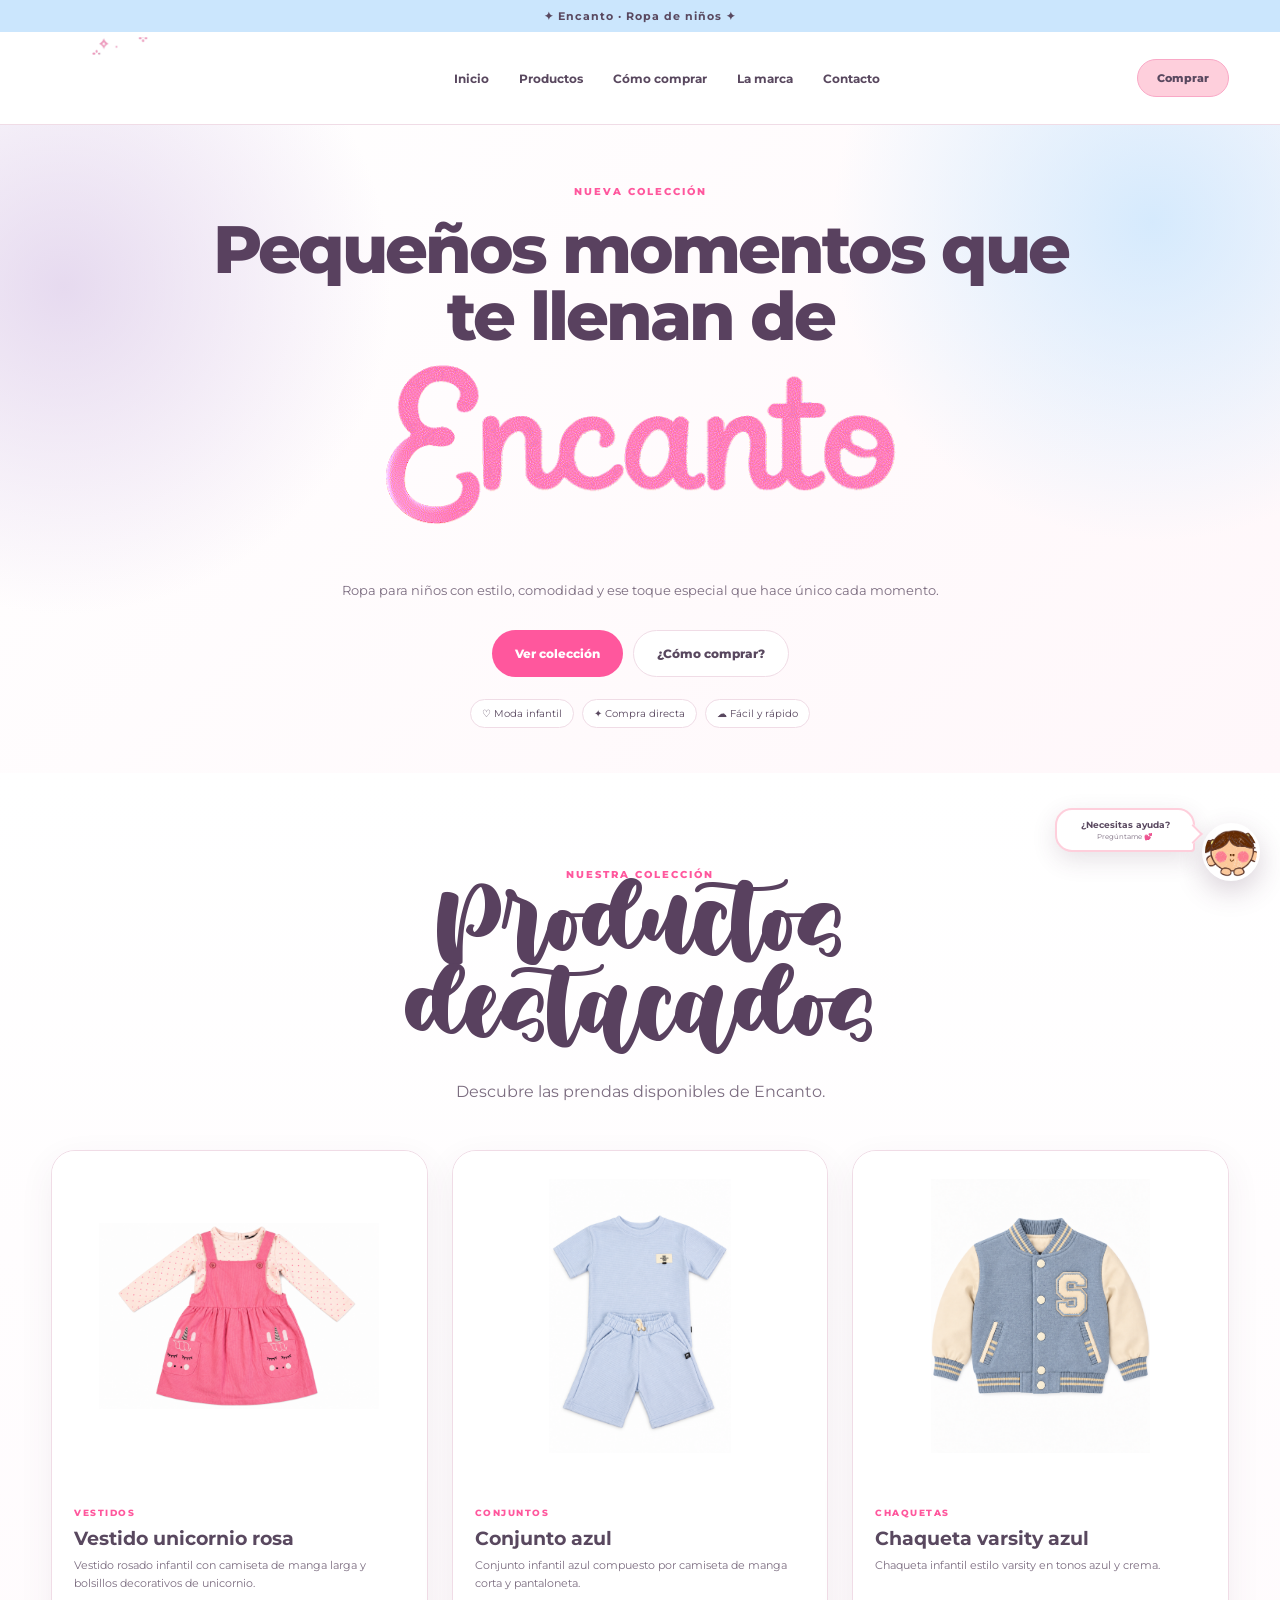
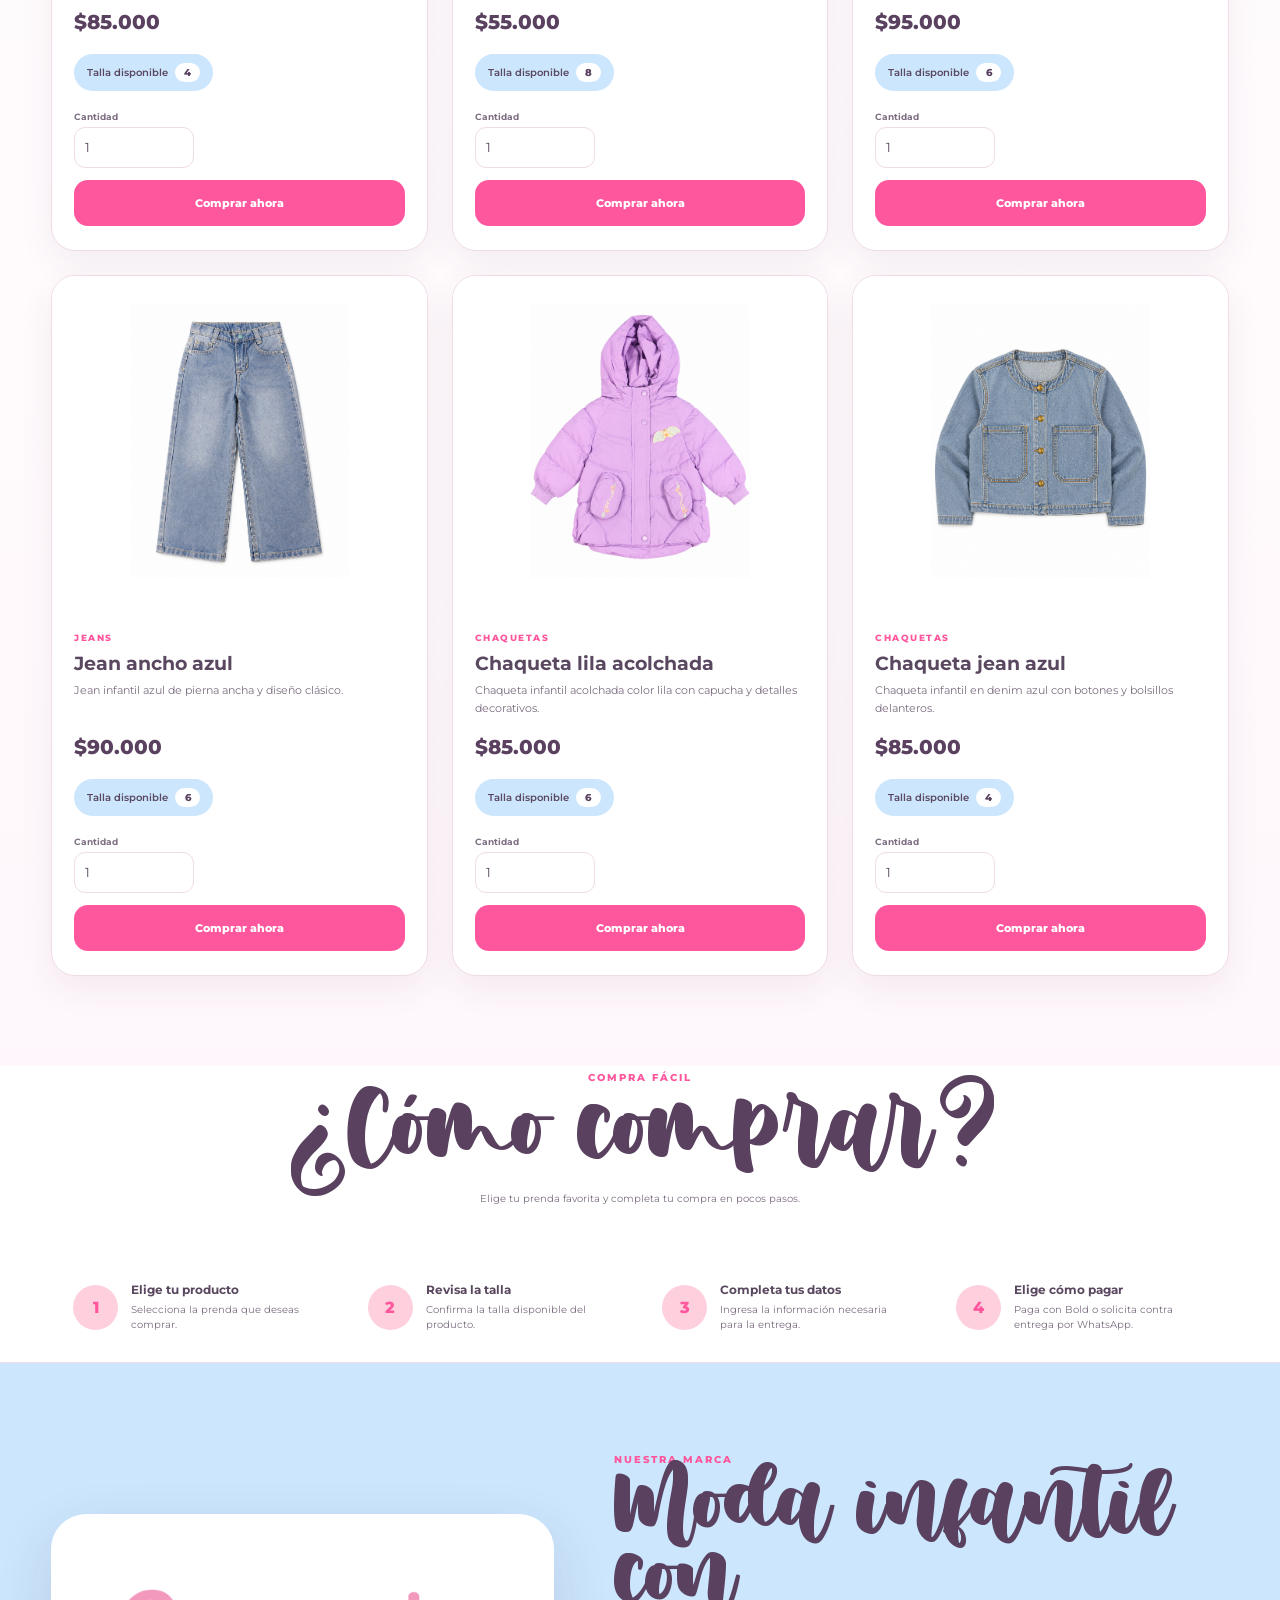
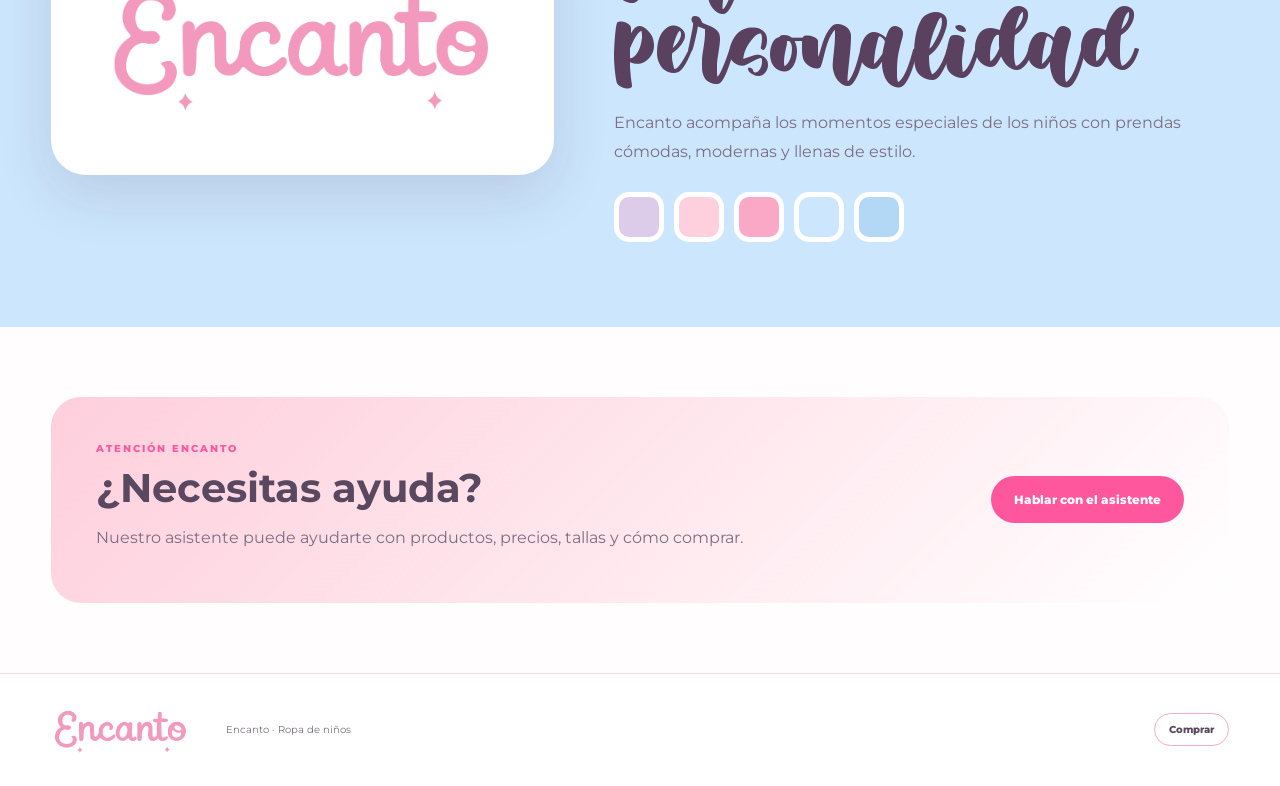
==== commit 549bcdc2: "Update index.html" ====
--- a/index.html
+++ b/index.html
@@ -39,6 +39,8 @@
     rel="stylesheet"
     href="styles.css"
   >
+  <link rel="icon" type="image/png" href="assets/encanto-logo-arriba.png">
+<link rel="apple-touch-icon" href="assets/encanto-logo-arriba.png">
 
 </head>
 
@@ -1522,4 +1524,4 @@
 
 </body>
 
-</html>+</html>
--- a/styles.css
+++ b/styles.css
@@ -4,34 +4,30 @@
 
 @font-face {
   font-family: "Muthiara";
-  src: url("assets/fonts/Muthiara.ttf") format("truetype");
-  font-display: swap;
-}
-
+  src: url("assets/fonts/Muthiara.otf") format("opentype");
+}
 
 /* ================================================= */
 /* VARIABLES */
 /* ================================================= */
 
 :root {
-  --rosa: #F9A8C6;
-  --rosa-claro: #FECFDC;
+  --rosa: #f9a8c6;
+  --rosa-claro: #fecfdc;
   --rosa-fuerte: #ff579d;
 
-  --azul: #CBE6FD;
-  --azul-fuerte: #B3D8F5;
-
-  --lavanda: #DCCBE9;
+  --azul: #cbe6fd;
+  --azul-fuerte: #b3d8f5;
+
+  --lavanda: #dccbe9;
 
   --texto: #59485f;
   --texto-suave: #7c6d80;
 
   --borde: #f0dce6;
 
-  --sombra:
-    0 20px 55px rgba(80, 50, 80, .14);
-}
-
+  --sombra: 0 20px 55px rgba(80, 50, 80, 0.14);
+}
 
 /* ================================================= */
 /* GENERAL */
@@ -41,12 +37,10 @@
   box-sizing: border-box;
 }
 
-
 html {
   scroll-behavior: smooth;
 }
 
-
 body {
   margin: 0;
 
@@ -54,24 +48,18 @@
 
   color: var(--texto);
 
-  font-family:
-    "Montserrat",
-    Arial,
-    sans-serif;
-}
-
+  font-family: "Montserrat", Arial, sans-serif;
+}
 
 img {
   display: block;
   max-width: 100%;
 }
 
-
 a {
   color: inherit;
   text-decoration: none;
 }
-
 
 button,
 input,
@@ -80,18 +68,15 @@
   font-family: inherit;
 }
 
-
 button {
   -webkit-tap-highlight-color: transparent;
 }
-
 
 .container {
   width: min(1180px, 92%);
   margin: 0 auto;
 }
 
-
 /* ================================================= */
 /* BARRA SUPERIOR */
 /* ================================================= */
@@ -109,7 +94,6 @@
   letter-spacing: 1px;
 }
 
-
 /* ================================================= */
 /* HEADER PRINCIPAL */
 /* ================================================= */
@@ -121,16 +105,12 @@
 
   z-index: 100;
 
-  background:
-    rgba(255, 255, 255, .98);
-
-  border-bottom:
-    1px solid var(--borde);
-
-  backdrop-filter:
-    blur(10px);
-}
-
+  background: rgba(255, 255, 255, 0.98);
+
+  border-bottom: 1px solid var(--borde);
+
+  backdrop-filter: blur(10px);
+}
 
 .header-content {
   min-height: 92px;
@@ -144,7 +124,6 @@
   gap: 30px;
 }
 
-
 /* ================================================= */
 /* ENCANTO ANIMADO ARRIBA */
 /* ================================================= */
@@ -163,7 +142,6 @@
 
   overflow: hidden;
 }
-
 
 .logo-animation {
   width: 125px;
@@ -178,7 +156,6 @@
   background: transparent;
 }
 
-
 /* ================================================= */
 /* NAVEGACIÓN */
 /* ================================================= */
@@ -191,7 +168,6 @@
   gap: 30px;
 }
 
-
 .nav a {
   position: relative;
 
@@ -204,7 +180,6 @@
   font-weight: 700;
 }
 
-
 .nav a::after {
   content: "";
 
@@ -219,15 +194,13 @@
 
   background: var(--rosa-fuerte);
 
-  transition: width .2s ease;
-}
-
+  transition: width 0.2s ease;
+}
 
 .nav a:hover::after {
   width: 100%;
 }
 
-
 /* ================================================= */
 /* BOTÓN HEADER */
 /* ================================================= */
@@ -237,8 +210,7 @@
 
   background: var(--rosa-claro);
 
-  border:
-    1px solid var(--rosa);
+  border: 1px solid var(--rosa);
 
   border-radius: 30px;
 
@@ -248,9 +220,8 @@
 
   font-weight: 800;
 
-  transition: .2s ease;
-}
-
+  transition: 0.2s ease;
+}
 
 .header-buy:hover {
   background: var(--rosa);
@@ -258,7 +229,6 @@
   transform: translateY(-2px);
 }
 
-
 /* ================================================= */
 /* HERO */
 /* ================================================= */
@@ -266,33 +236,23 @@
 .hero {
   overflow: hidden;
 
-  background:
-
-    radial-gradient(
+  background: radial-gradient(
       circle at 5% 25%,
-      rgba(220, 203, 233, .7),
+      rgba(220, 203, 233, 0.7),
       transparent 25%
     ),
-
     radial-gradient(
       circle at 90% 15%,
-      rgba(203, 230, 253, .8),
+      rgba(203, 230, 253, 0.8),
       transparent 25%
     ),
-
-    linear-gradient(
-      135deg,
-      white,
-      #fff7fa
-    );
-}
-
+    linear-gradient(135deg, white, #fff7fa);
+}
 
 .hero-main {
   min-height: 580px;
 
-  padding:
-    55px 0 45px;
+  padding: 55px 0 45px;
 
   display: flex;
 
@@ -300,7 +260,6 @@
 
   justify-content: center;
 }
-
 
 .hero-copy {
   width: 100%;
@@ -310,7 +269,6 @@
   text-align: center;
 }
 
-
 .eyebrow {
   color: var(--rosa-fuerte);
 
@@ -323,17 +281,14 @@
   text-transform: uppercase;
 }
 
-
 .hero h1 {
   max-width: 900px;
 
-  margin:
-    18px auto 4px;
+  margin: 18px auto 4px;
 
   color: #59415f;
 
-  font-size:
-    clamp(42px, 5.2vw, 68px);
+  font-size: clamp(42px, 5.2vw, 68px);
 
   font-weight: 800;
 
@@ -341,7 +296,6 @@
 
   letter-spacing: -3px;
 }
-
 
 /* ================================================= */
 /* ENCANTO ANIMADO PRINCIPAL */
@@ -350,17 +304,14 @@
 .hero-animation-window {
   position: relative;
 
-  width:
-    min(100%, 580px);
+  width: min(100%, 580px);
 
   height: 220px;
 
-  margin:
-    0 auto 5px;
+  margin: 0 auto 5px;
 
   overflow: hidden;
 }
-
 
 .hero-animation {
   position: absolute;
@@ -374,16 +325,13 @@
 
   height: auto;
 
-  transform:
-    translate(-50%, -50%);
-}
-
+  transform: translate(-50%, -50%);
+}
 
 .hero-copy > p {
   max-width: 600px;
 
-  margin:
-    4px auto 0;
+  margin: 4px auto 0;
 
   color: var(--texto-suave);
 
@@ -392,14 +340,12 @@
   line-height: 1.8;
 }
 
-
 /* ================================================= */
 /* BOTONES */
 /* ================================================= */
 
 .hero-buttons {
-  margin:
-    27px 0 22px;
+  margin: 27px 0 22px;
 
   display: flex;
 
@@ -409,13 +355,11 @@
 
   gap: 10px;
 }
-
 
 .btn {
   min-height: 47px;
 
-  padding:
-    0 23px;
+  padding: 0 23px;
 
   display: inline-flex;
 
@@ -433,29 +377,24 @@
 
   cursor: pointer;
 
-  transition: .2s ease;
-}
-
+  transition: 0.2s ease;
+}
 
 .btn:hover {
   transform: translateY(-2px);
 }
 
-
 .btn-primary {
   background: var(--rosa-fuerte);
 
   color: white;
 }
 
-
 .btn-light {
   background: white;
 
-  border:
-    1px solid var(--borde);
-}
-
+  border: 1px solid var(--borde);
+}
 
 /* ================================================= */
 /* TAGS HERO */
@@ -471,21 +410,17 @@
   gap: 8px;
 }
 
-
 .hero-tags span {
-  padding:
-    7px 11px;
+  padding: 7px 11px;
 
   background: white;
 
-  border:
-    1px solid var(--borde);
+  border: 1px solid var(--borde);
 
   border-radius: 30px;
 
   font-size: 10px;
 }
-
 
 /* ================================================= */
 /* CÓMO COMPRAR */
@@ -494,18 +429,14 @@
 .benefits {
   background: white;
 
-  border-bottom:
-    1px solid var(--borde);
-}
-
+  border-bottom: 1px solid var(--borde);
+}
 
 .benefits-grid {
   display: grid;
 
-  grid-template-columns:
-    repeat(4, 1fr);
-}
-
+  grid-template-columns: repeat(4, 1fr);
+}
 
 .benefits article {
   min-height: 110px;
@@ -518,14 +449,12 @@
 
   gap: 13px;
 }
-
 
 .benefit-icon {
   width: 45px;
   height: 45px;
 
-  flex:
-    0 0 45px;
+  flex: 0 0 45px;
 
   display: grid;
 
@@ -540,14 +469,11 @@
   font-weight: 800;
 }
 
-
 .benefits h3 {
-  margin:
-    0 0 5px;
+  margin: 0 0 5px;
 
   font-size: 12px;
 }
-
 
 .benefits p {
   margin: 0;
@@ -559,51 +485,37 @@
   line-height: 1.5;
 }
 
-
 /* ================================================= */
 /* PRODUCTOS */
 /* ================================================= */
 
 .products {
-  padding:
-    90px 0;
-
-  background:
-    linear-gradient(
-      white,
-      #fff7fb
-    );
-}
-
+  padding: 90px 0;
+
+  background: linear-gradient(white, #fff7fb);
+}
 
 .section-title {
   max-width: 720px;
 
-  margin:
-    0 auto 45px;
+  margin: 0 auto 45px;
 
   text-align: center;
 }
 
-
 .section-title h2 {
-  margin:
-    10px 0;
+  margin: 10px 0;
 
   color: #59415f;
 
-  font-family:
-    "Muthiara",
-    cursive;
-
-  font-size:
-    clamp(58px, 7vw, 90px);
+  font-family: "Muthiara", cursive;
+
+  font-size: clamp(58px, 7vw, 90px);
 
   font-weight: normal;
 
-  line-height: .95;
-}
-
+  line-height: 0.95;
+}
 
 .section-title p {
   color: var(--texto-suave);
@@ -611,16 +523,13 @@
   line-height: 1.7;
 }
 
-
 .products-grid {
   display: grid;
 
-  grid-template-columns:
-    repeat(3, 1fr);
+  grid-template-columns: repeat(3, 1fr);
 
   gap: 24px;
 }
-
 
 /* ================================================= */
 /* TARJETAS PRODUCTOS */
@@ -631,18 +540,14 @@
 
   background: white;
 
-  border:
-    1px solid var(--borde);
+  border: 1px solid var(--borde);
 
   border-radius: 24px;
 
-  box-shadow:
-    0 12px 35px
-    rgba(90, 60, 90, .07);
-
-  transition: .25s ease;
-}
-
+  box-shadow: 0 12px 35px rgba(90, 60, 90, 0.07);
+
+  transition: 0.25s ease;
+}
 
 .product-card:hover {
   transform: translateY(-5px);
@@ -650,7 +555,6 @@
   box-shadow: var(--sombra);
 }
 
-
 /* ================================================= */
 /* IMÁGENES PRODUCTOS */
 /* ================================================= */
@@ -672,7 +576,6 @@
 
   overflow: hidden;
 }
-
 
 .product-photo img {
   width: 100%;
@@ -686,16 +589,13 @@
   object-position: center;
 }
 
-
 /* ================================================= */
 /* INFORMACIÓN PRODUCTOS */
 /* ================================================= */
 
 .product-info {
-  padding:
-    20px 22px 24px;
-}
-
+  padding: 20px 22px 24px;
+}
 
 .product-category {
   color: var(--rosa-fuerte);
@@ -709,22 +609,18 @@
   text-transform: uppercase;
 }
 
-
 .product-info h3 {
-  margin:
-    7px 0;
+  margin: 7px 0;
 
   color: var(--texto);
 
   font-size: 19px;
 }
-
 
 .product-description {
   min-height: 38px;
 
-  margin:
-    7px 0;
+  margin: 7px 0;
 
   color: var(--texto-suave);
 
@@ -732,13 +628,11 @@
 
   line-height: 1.6;
 }
-
 
 .product-price {
   display: block;
 
-  margin:
-    15px 0 10px;
+  margin: 15px 0 10px;
 
   color: #59415f;
 
@@ -747,17 +641,14 @@
   font-weight: 800;
 }
 
-
 /* ================================================= */
 /* TALLAS */
 /* ================================================= */
 
 .product-size {
-  margin:
-    10px 0 15px;
-
-  padding:
-    9px 13px;
+  margin: 10px 0 15px;
+
+  padding: 9px 13px;
 
   display: inline-flex;
 
@@ -775,13 +666,11 @@
 
   font-weight: 600;
 }
-
 
 .product-size strong {
   min-width: 25px;
 
-  padding:
-    3px 7px;
+  padding: 3px 7px;
 
   display: inline-flex;
 
@@ -795,7 +684,6 @@
 
   font-weight: 800;
 }
-
 
 /* ================================================= */
 /* FORMULARIO PRODUCTOS */
@@ -805,7 +693,6 @@
   margin-top: 5px;
 }
 
-
 .product-options {
   margin-bottom: 12px;
 
@@ -816,7 +703,6 @@
   gap: 9px;
 }
 
-
 .product-options label {
   display: grid;
 
@@ -829,19 +715,16 @@
   font-weight: 700;
 }
 
-
 .product-options input {
   width: 100%;
 
   height: 41px;
 
-  padding:
-    0 10px;
+  padding: 0 10px;
 
   background: white;
 
-  border:
-    1px solid var(--borde);
+  border: 1px solid var(--borde);
 
   border-radius: 11px;
 
@@ -849,13 +732,11 @@
 
   outline: none;
 }
-
 
 .product-options input:focus {
   border-color: var(--rosa);
 }
 
-
 .buy-button {
   width: 100%;
 
@@ -875,42 +756,34 @@
 
   cursor: pointer;
 
-  transition: .2s ease;
-}
-
+  transition: 0.2s ease;
+}
 
 .buy-button:hover {
   transform: translateY(-2px);
 
-  box-shadow:
-    0 10px 20px
-    rgba(255, 87, 157, .2);
-}
-
+  box-shadow: 0 10px 20px rgba(255, 87, 157, 0.2);
+}
 
 /* ================================================= */
 /* MARCA */
 /* ================================================= */
 
 .brand-section {
-  padding:
-    85px 0;
+  padding: 85px 0;
 
   background: var(--azul);
 }
-
 
 .brand-grid {
   display: grid;
 
-  grid-template-columns:
-    .9fr 1.1fr;
+  grid-template-columns: 0.9fr 1.1fr;
 
   align-items: center;
 
   gap: 60px;
 }
-
 
 .brand-logo {
   padding: 50px;
@@ -928,7 +801,6 @@
   box-shadow: var(--sombra);
 }
 
-
 .brand-logo img {
   width: 100%;
 
@@ -937,25 +809,19 @@
   object-fit: contain;
 }
 
-
 .brand-copy h2 {
-  margin:
-    10px 0;
+  margin: 10px 0;
 
   color: #59415f;
 
-  font-family:
-    "Muthiara",
-    cursive;
-
-  font-size:
-    clamp(55px, 7vw, 80px);
+  font-family: "Muthiara", cursive;
+
+  font-size: clamp(55px, 7vw, 80px);
 
   font-weight: normal;
 
-  line-height: .9;
-}
-
+  line-height: 0.9;
+}
 
 .brand-copy p {
   color: var(--texto-suave);
@@ -963,7 +829,6 @@
   line-height: 1.8;
 }
 
-
 .colors {
   margin-top: 25px;
 
@@ -973,7 +838,6 @@
 
   gap: 10px;
 }
-
 
 .colors span {
   width: 50px;
@@ -981,26 +845,21 @@
 
   background: var(--color);
 
-  border:
-    5px solid white;
+  border: 5px solid white;
 
   border-radius: 15px;
 }
 
-
 /* ================================================= */
 /* CONTACTO */
 /* ================================================= */
 
 .contact {
-  padding:
-    70px 0;
-}
-
+  padding: 70px 0;
+}
 
 .contact-box {
-  padding:
-    40px 45px;
+  padding: 40px 45px;
 
   display: flex;
 
@@ -1010,75 +869,57 @@
 
   gap: 35px;
 
-  background:
-    linear-gradient(
-      135deg,
-      var(--rosa-claro),
-      white
-    );
+  background: linear-gradient(135deg, var(--rosa-claro), white);
 
   border-radius: 30px;
 }
 
-
 .contact-box h2 {
-  margin:
-    7px 0;
+  margin: 7px 0;
 
   font-size: 40px;
 }
-
 
 .contact-box p {
   color: var(--texto-suave);
 }
 
-
 /* ================================================= */
 /* FOOTER */
 /* ================================================= */
 
 footer {
-  padding:
-    28px 0;
+  padding: 28px 0;
 
   background: white;
 
-  border-top:
-    1px solid var(--borde);
-}
-
+  border-top: 1px solid var(--borde);
+}
 
 .footer-grid {
   display: grid;
 
-  grid-template-columns:
-    150px 1fr auto;
+  grid-template-columns: 150px 1fr auto;
 
   align-items: center;
 
   gap: 25px;
 }
-
 
 .footer-grid img {
   width: 140px;
 }
 
-
 .footer-grid p {
   color: var(--texto-suave);
 
   font-size: 10px;
 }
 
-
 .footer-grid a {
-  padding:
-    9px 14px;
-
-  border:
-    1px solid var(--rosa);
+  padding: 9px 14px;
+
+  border: 1px solid var(--rosa);
 
   border-radius: 20px;
 
@@ -1086,7 +927,6 @@
 
   font-weight: 800;
 }
-
 
 /* ================================================= */
 /* BOT ENCANTO FLOTANTE */
@@ -1102,7 +942,6 @@
   z-index: 9999;
 }
 
-
 /* ================================================= */
 /* BURBUJA BOT */
 /* ================================================= */
@@ -1116,8 +955,7 @@
 
   width: 140px;
 
-  padding:
-    9px 11px;
+  padding: 9px 11px;
 
   display: flex;
 
@@ -1127,36 +965,29 @@
 
   background: white;
 
-  border:
-    2px solid var(--rosa-claro);
-
-  border-radius:
-    17px 17px 4px 17px;
+  border: 2px solid var(--rosa-claro);
+
+  border-radius: 17px 17px 4px 17px;
 
   color: var(--texto);
 
   text-align: center;
 
-  box-shadow:
-    0 8px 25px
-    rgba(80, 50, 80, .14);
+  box-shadow: 0 8px 25px rgba(80, 50, 80, 0.14);
 
   pointer-events: none;
 }
-
 
 .bot-help-bubble strong {
   font-size: 9px;
 }
 
-
 .bot-help-bubble span {
   color: var(--texto-suave);
 
   font-size: 7px;
 }
 
-
 .bot-help-bubble::after {
   content: "";
 
@@ -1171,16 +1002,12 @@
 
   background: white;
 
-  border-right:
-    2px solid var(--rosa-claro);
-
-  border-bottom:
-    2px solid var(--rosa-claro);
-
-  transform:
-    rotate(-45deg);
-}
-
+  border-right: 2px solid var(--rosa-claro);
+
+  border-bottom: 2px solid var(--rosa-claro);
+
+  transform: rotate(-45deg);
+}
 
 /* ================================================= */
 /* MUÑEQUITA FLOTANTE */
@@ -1193,8 +1020,7 @@
 
   padding: 0;
 
-  border:
-    3px solid white;
+  border: 3px solid white;
 
   border-radius: 50%;
 
@@ -1204,19 +1030,14 @@
 
   cursor: pointer;
 
-  box-shadow:
-    0 10px 28px
-    rgba(80, 50, 80, .22);
-
-  transition:
-    transform .2s ease;
-}
-
+  box-shadow: 0 10px 28px rgba(80, 50, 80, 0.22);
+
+  transition: transform 0.2s ease;
+}
 
 .bot-character-button:hover {
   transform: scale(1.06);
 }
-
 
 .bot-character-button img {
   width: 100%;
@@ -1227,7 +1048,6 @@
   object-position: center;
 }
 
-
 /* ================================================= */
 /* VENTANA BOT */
 /* ================================================= */
@@ -1241,31 +1061,25 @@
 
   width: 355px;
 
-  max-width:
-    calc(100vw - 30px);
+  max-width: calc(100vw - 30px);
 
   overflow: hidden;
 
   background: white;
 
-  border:
-    1px solid var(--borde);
+  border: 1px solid var(--borde);
 
   border-radius: 24px;
 
-  box-shadow:
-    0 20px 60px
-    rgba(80, 50, 80, .23);
+  box-shadow: 0 20px 60px rgba(80, 50, 80, 0.23);
 
   display: none;
 }
-
 
 .bot-window.active {
   display: block;
 }
 
-
 /* ================================================= */
 /* HEADER BOT */
 /* ================================================= */
@@ -1273,8 +1087,7 @@
 .bot-header {
   min-height: 72px;
 
-  padding:
-    11px 13px;
+  padding: 11px 13px;
 
   display: flex;
 
@@ -1282,32 +1095,23 @@
 
   gap: 10px;
 
-  background:
-    linear-gradient(
-      135deg,
-      var(--rosa-claro),
-      var(--azul)
-    );
-}
-
+  background: linear-gradient(135deg, var(--rosa-claro), var(--azul));
+}
 
 .bot-header-character {
   width: 42px;
   height: 42px;
 
-  flex:
-    0 0 42px;
+  flex: 0 0 42px;
 
   overflow: hidden;
 
   background: white;
 
-  border:
-    3px solid white;
+  border: 3px solid white;
 
   border-radius: 50%;
 }
-
 
 .bot-header-character img {
   width: 100%;
@@ -1316,7 +1120,6 @@
   object-fit: cover;
 }
 
-
 .bot-header-text {
   flex: 1;
 
@@ -1327,20 +1130,17 @@
   gap: 3px;
 }
 
-
 .bot-header-text strong {
   color: #59415f;
 
   font-size: 12px;
 }
 
-
 .bot-header-text span {
   color: var(--texto-suave);
 
   font-size: 8px;
 }
-
 
 .bot-close {
   width: 30px;
@@ -1350,8 +1150,7 @@
 
   border-radius: 50%;
 
-  background:
-    rgba(255, 255, 255, .8);
+  background: rgba(255, 255, 255, 0.8);
 
   color: var(--texto);
 
@@ -1359,7 +1158,6 @@
 
   cursor: pointer;
 }
-
 
 /* ================================================= */
 /* MENSAJES BOT */
@@ -1374,7 +1172,6 @@
 
   background: #fffafd;
 }
-
 
 .bot-message,
 .bot-user-message {
@@ -1382,8 +1179,7 @@
 
   margin-bottom: 10px;
 
-  padding:
-    10px 13px;
+  padding: 10px 13px;
 
   border-radius: 16px;
 
@@ -1391,19 +1187,16 @@
 
   line-height: 1.6;
 }
-
 
 .bot-message {
   margin-right: auto;
 
   background: white;
 
-  border:
-    1px solid var(--borde);
+  border: 1px solid var(--borde);
 
   border-bottom-left-radius: 4px;
 }
-
 
 .bot-user-message {
   margin-left: auto;
@@ -1413,21 +1206,17 @@
   border-bottom-right-radius: 4px;
 }
 
-
 /* ================================================= */
 /* SUGERENCIAS BOT */
 /* ================================================= */
 
 .bot-suggestions {
-  padding:
-    8px 13px;
+  padding: 8px 13px;
 
   background: white;
 
-  border-top:
-    1px solid var(--borde);
-}
-
+  border-top: 1px solid var(--borde);
+}
 
 .bot-suggestions span {
   display: block;
@@ -1439,7 +1228,6 @@
   font-size: 8px;
 }
 
-
 .bot-suggestions div {
   color: var(--texto);
 
@@ -1448,7 +1236,6 @@
   font-weight: 700;
 }
 
-
 /* ================================================= */
 /* INPUT BOT */
 /* ================================================= */
@@ -1458,28 +1245,23 @@
 
   display: grid;
 
-  grid-template-columns:
-    1fr 42px;
+  grid-template-columns: 1fr 42px;
 
   gap: 7px;
 
-  border-top:
-    1px solid var(--borde);
+  border-top: 1px solid var(--borde);
 
   background: white;
 }
-
 
 .bot-form input {
   width: 100%;
 
   height: 42px;
 
-  padding:
-    0 13px;
-
-  border:
-    1px solid var(--borde);
+  padding: 0 13px;
+
+  border: 1px solid var(--borde);
 
   border-radius: 22px;
 
@@ -1489,12 +1271,10 @@
 
   font-size: 10px;
 }
-
 
 .bot-form input:focus {
   border-color: var(--rosa);
 }
-
 
 .bot-form button {
   width: 42px;
@@ -1513,7 +1293,6 @@
   font-size: 16px;
 }
 
-
 .bot-whatsapp {
   min-height: 44px;
 
@@ -1532,7 +1311,6 @@
   font-weight: 800;
 }
 
-
 /* ================================================= */
 /* CHECKOUT */
 /* ================================================= */
@@ -1540,31 +1318,20 @@
 .checkout-page {
   min-height: 100vh;
 
-  background:
-    linear-gradient(
-      135deg,
-      #ffffff,
-      #fff7fa
-    );
-}
-
+  background: linear-gradient(135deg, #ffffff, #fff7fa);
+}
 
 /* ================================================= */
 /* HEADER CHECKOUT */
 /* ================================================= */
 
 .checkout-header {
-  background:
-    rgba(255, 255, 255, .98);
-
-  border-bottom:
-    1px solid var(--borde);
-
-  box-shadow:
-    0 5px 20px
-    rgba(80, 50, 80, .05);
-}
-
+  background: rgba(255, 255, 255, 0.98);
+
+  border-bottom: 1px solid var(--borde);
+
+  box-shadow: 0 5px 20px rgba(80, 50, 80, 0.05);
+}
 
 .checkout-header-content {
   min-height: 90px;
@@ -1577,7 +1344,6 @@
 
   gap: 20px;
 }
-
 
 .checkout-logo {
   width: 135px;
@@ -1592,7 +1358,6 @@
   overflow: hidden;
 }
 
-
 .checkout-logo img {
   width: 120px;
   height: 120px;
@@ -1602,10 +1367,8 @@
   object-fit: contain;
 }
 
-
 .checkout-back {
-  padding:
-    11px 18px;
+  padding: 11px 18px;
 
   display: inline-flex;
 
@@ -1615,8 +1378,7 @@
 
   background: var(--rosa-claro);
 
-  border:
-    1px solid var(--rosa);
+  border: 1px solid var(--rosa);
 
   border-radius: 30px;
 
@@ -1626,9 +1388,8 @@
 
   font-weight: 800;
 
-  transition: .2s ease;
-}
-
+  transition: 0.2s ease;
+}
 
 .checkout-back:hover {
   background: var(--rosa);
@@ -1636,47 +1397,38 @@
   transform: translateY(-2px);
 }
 
-
 /* ================================================= */
 /* CONTENIDO CHECKOUT */
 /* ================================================= */
 
 .checkout-main {
-  padding:
-    55px 0 70px;
-}
-
+  padding: 55px 0 70px;
+}
 
 .checkout-title {
   max-width: 720px;
 
-  margin:
-    0 auto 35px;
+  margin: 0 auto 35px;
 
   text-align: center;
 }
 
-
 .checkout-title h1 {
-  margin:
-    10px 0;
+  margin: 10px 0;
 
   color: #59415f;
 
-  font-size:
-    clamp(38px, 5vw, 58px);
+  font-size: clamp(38px, 5vw, 58px);
 
   font-weight: 800;
 
   letter-spacing: -2px;
 }
-
 
 .checkout-title p {
   max-width: 580px;
 
-  margin:
-    0 auto;
+  margin: 0 auto;
 
   color: var(--texto-suave);
 
@@ -1684,7 +1436,6 @@
 
   line-height: 1.7;
 }
-
 
 /* ================================================= */
 /* CONTRA ENTREGA WHATSAPP */
@@ -1697,30 +1448,20 @@
 
   display: grid;
 
-  grid-template-columns:
-    65px 1fr auto;
+  grid-template-columns: 65px 1fr auto;
 
   align-items: center;
 
   gap: 20px;
 
-  background:
-    linear-gradient(
-      135deg,
-      var(--azul),
-      #f7fcff
-    );
-
-  border:
-    2px solid var(--azul-fuerte);
+  background: linear-gradient(135deg, var(--azul), #f7fcff);
+
+  border: 2px solid var(--azul-fuerte);
 
   border-radius: 27px;
 
-  box-shadow:
-    0 15px 40px
-    rgba(80, 50, 80, .07);
-}
-
+  box-shadow: 0 15px 40px rgba(80, 50, 80, 0.07);
+}
 
 .delivery-whatsapp-icon {
   width: 62px;
@@ -1737,7 +1478,6 @@
   font-size: 28px;
 }
 
-
 .checkout-option-label {
   color: var(--rosa-fuerte);
 
@@ -1750,20 +1490,16 @@
   text-transform: uppercase;
 }
 
-
 .delivery-whatsapp-info h2 {
-  margin:
-    5px 0 8px;
+  margin: 5px 0 8px;
 
   color: #59415f;
 
   font-size: 23px;
 }
 
-
 .delivery-whatsapp-info p {
-  margin:
-    0 0 5px;
+  margin: 0 0 5px;
 
   color: var(--texto-suave);
 
@@ -1771,18 +1507,15 @@
 
   line-height: 1.6;
 }
-
 
 .delivery-whatsapp-small {
   font-size: 9px !important;
 }
 
-
 .delivery-whatsapp-button {
   min-height: 49px;
 
-  padding:
-    0 23px;
+  padding: 0 23px;
 
   border: 0;
 
@@ -1798,15 +1531,13 @@
 
   cursor: pointer;
 
-  transition: .2s ease;
-}
-
+  transition: 0.2s ease;
+}
 
 .delivery-whatsapp-button:hover {
   transform: translateY(-2px);
 }
 
-
 /* ================================================= */
 /* CHECKOUT LAYOUT */
 /* ================================================= */
@@ -1816,29 +1547,24 @@
 
   grid-template-columns:
     minmax(0, 1.25fr)
-    minmax(280px, .75fr);
+    minmax(280px, 0.75fr);
 
   align-items: start;
 
   gap: 28px;
 }
-
 
 .checkout-card,
 .checkout-summary,
 .payment-card {
   background: white;
 
-  border:
-    1px solid var(--borde);
+  border: 1px solid var(--borde);
 
   border-radius: 27px;
 
-  box-shadow:
-    0 15px 45px
-    rgba(80, 50, 80, .08);
-}
-
+  box-shadow: 0 15px 45px rgba(80, 50, 80, 0.08);
+}
 
 /* ================================================= */
 /* FORMULARIO CHECKOUT */
@@ -1848,16 +1574,13 @@
   padding: 32px;
 }
 
-
 .checkout-card h2 {
-  margin:
-    8px 0 25px;
+  margin: 8px 0 25px;
 
   color: #59415f;
 
   font-size: 23px;
 }
-
 
 .checkout-form {
   display: grid;
@@ -1865,16 +1588,13 @@
   gap: 17px;
 }
 
-
 .checkout-row {
   display: grid;
 
-  grid-template-columns:
-    repeat(2, minmax(0, 1fr));
+  grid-template-columns: repeat(2, minmax(0, 1fr));
 
   gap: 15px;
 }
-
 
 .checkout-form label {
   display: grid;
@@ -1887,20 +1607,17 @@
 
   font-weight: 700;
 }
-
 
 .checkout-form input,
 .checkout-form textarea,
 .checkout-form select {
   width: 100%;
 
-  padding:
-    13px 14px;
+  padding: 13px 14px;
 
   background: white;
 
-  border:
-    1px solid var(--borde);
+  border: 1px solid var(--borde);
 
   border-radius: 13px;
 
@@ -1910,39 +1627,32 @@
 
   outline: none;
 
-  transition: .2s ease;
-}
-
+  transition: 0.2s ease;
+}
 
 .checkout-form input,
 .checkout-form select {
   height: 48px;
 }
 
-
 .checkout-form textarea {
   min-height: 105px;
 
   resize: vertical;
 }
-
 
 .checkout-form input::placeholder,
 .checkout-form textarea::placeholder {
   color: #b2a5b4;
 }
-
 
 .checkout-form input:focus,
 .checkout-form textarea:focus,
 .checkout-form select:focus {
   border-color: var(--rosa);
 
-  box-shadow:
-    0 0 0 3px
-    rgba(249, 168, 198, .15);
-}
-
+  box-shadow: 0 0 0 3px rgba(249, 168, 198, 0.15);
+}
 
 .checkout-continue {
   width: 100%;
@@ -1965,18 +1675,14 @@
 
   cursor: pointer;
 
-  transition: .2s ease;
-}
-
+  transition: 0.2s ease;
+}
 
 .checkout-continue:hover {
   transform: translateY(-2px);
 
-  box-shadow:
-    0 10px 25px
-    rgba(255, 87, 157, .22);
-}
-
+  box-shadow: 0 10px 25px rgba(255, 87, 157, 0.22);
+}
 
 /* ================================================= */
 /* RESUMEN PEDIDO */
@@ -1990,33 +1696,27 @@
   top: 110px;
 }
 
-
 .checkout-summary h2 {
-  margin:
-    8px 0 23px;
+  margin: 8px 0 23px;
 
   color: #59415f;
 
   font-size: 21px;
 }
-
 
 .summary-item {
   padding-bottom: 20px;
 
   display: grid;
 
-  grid-template-columns:
-    70px 1fr;
+  grid-template-columns: 70px 1fr;
 
   align-items: center;
 
   gap: 13px;
 
-  border-bottom:
-    1px solid var(--borde);
-}
-
+  border-bottom: 1px solid var(--borde);
+}
 
 .summary-icon {
   width: 70px;
@@ -2032,14 +1732,12 @@
 
   background: #fff7fb;
 
-  border:
-    1px solid var(--borde);
+  border: 1px solid var(--borde);
 
   border-radius: 16px;
 
   font-size: 27px;
 }
-
 
 .summary-icon img {
   width: 100%;
@@ -2050,17 +1748,14 @@
   object-fit: contain;
 }
 
-
 .summary-item strong {
   color: var(--texto);
 
   font-size: 11px;
 }
 
-
 .summary-item p {
-  margin:
-    5px 0 0;
+  margin: 5px 0 0;
 
   color: var(--texto-suave);
 
@@ -2068,7 +1763,6 @@
 
   line-height: 1.5;
 }
-
 
 .summary-line,
 .summary-total {
@@ -2081,19 +1775,15 @@
   gap: 15px;
 }
 
-
 .summary-line {
-  padding:
-    14px 0;
-
-  border-bottom:
-    1px solid var(--borde);
+  padding: 14px 0;
+
+  border-bottom: 1px solid var(--borde);
 
   color: var(--texto-suave);
 
   font-size: 10px;
 }
-
 
 .summary-line strong {
   color: var(--texto);
@@ -2101,10 +1791,8 @@
   text-align: right;
 }
 
-
 .summary-total {
-  padding:
-    20px 0 10px;
+  padding: 20px 0 10px;
 
   color: #59415f;
 
@@ -2112,7 +1800,6 @@
 
   font-weight: 800;
 }
-
 
 .summary-total strong {
   color: var(--rosa-fuerte);
@@ -2120,7 +1807,6 @@
   font-size: 18px;
 }
 
-
 .summary-security {
   margin-top: 12px;
 
@@ -2137,7 +1823,6 @@
   font-weight: 700;
 }
 
-
 /* ================================================= */
 /* PAGOS */
 /* ================================================= */
@@ -2148,34 +1833,28 @@
   scroll-margin-top: 110px;
 }
 
-
 .payment-card {
   max-width: 820px;
 
-  margin:
-    0 auto;
+  margin: 0 auto;
 
   padding: 40px;
 
   text-align: center;
 }
 
-
 .payment-card h2 {
-  margin:
-    8px 0 10px;
+  margin: 8px 0 10px;
 
   color: #59415f;
 
   font-size: 29px;
 }
-
 
 .payment-card > p {
   max-width: 560px;
 
-  margin:
-    0 auto;
+  margin: 0 auto;
 
   color: var(--texto-suave);
 
@@ -2183,7 +1862,6 @@
 
   line-height: 1.7;
 }
-
 
 /* ================================================= */
 /* OPCIONES DE PAGO */
@@ -2191,17 +1869,14 @@
 
 .payment-methods,
 .payment-methods-new {
-  margin:
-    30px 0 18px;
+  margin: 30px 0 18px;
 
   display: grid;
 
-  grid-template-columns:
-    repeat(4, 1fr);
+  grid-template-columns: repeat(4, 1fr);
 
   gap: 11px;
 }
-
 
 .payment-method {
   width: 100%;
@@ -2222,8 +1897,7 @@
 
   background: #fff7fb;
 
-  border:
-    1px solid var(--borde);
+  border: 1px solid var(--borde);
 
   border-radius: 18px;
 
@@ -2231,9 +1905,8 @@
 
   cursor: pointer;
 
-  transition: .2s ease;
-}
-
+  transition: 0.2s ease;
+}
 
 .payment-method:hover {
   border-color: var(--rosa-fuerte);
@@ -2242,31 +1915,25 @@
 
   transform: translateY(-3px);
 
-  box-shadow:
-    0 8px 20px
-    rgba(80, 50, 80, .08);
-}
-
+  box-shadow: 0 8px 20px rgba(80, 50, 80, 0.08);
+}
 
 .payment-icon {
   font-size: 25px;
 }
 
-
 .payment-method strong {
   color: #59415f;
 
   font-size: 14px;
 }
 
-
 .payment-method span:last-child {
   color: var(--texto-suave);
 
   font-size: 8px;
 }
 
-
 .payment-bold-option::after {
   content: "Ir a pagar";
 
@@ -2279,12 +1946,10 @@
   font-weight: 800;
 }
 
-
 .payment-cod-option {
   background: #f3faff;
 }
 
-
 .payment-cod-option::after {
   content: "Abrir WhatsApp";
 
@@ -2297,12 +1962,10 @@
   font-weight: 800;
 }
 
-
 .checkout-note {
   max-width: 650px;
 
-  margin:
-    15px auto 0 !important;
+  margin: 15px auto 0 !important;
 
   color: var(--texto-suave);
 
@@ -2311,27 +1974,22 @@
   line-height: 1.7;
 }
 
-
 /* ================================================= */
 /* SECCIÓN ¿QUIERES AYUDA? */
 /* ================================================= */
 
 .checkout-bot-help {
-  padding:
-    35px 0;
+  padding: 35px 0;
 
   background: var(--azul);
 }
 
-
 .checkout-bot-help-content {
-  padding:
-    22px 27px;
+  padding: 22px 27px;
 
   display: grid;
 
-  grid-template-columns:
-    50px 1fr auto;
+  grid-template-columns: 50px 1fr auto;
 
   align-items: center;
 
@@ -2341,7 +1999,6 @@
 
   border-radius: 24px;
 }
-
 
 /* IMAGEN DEL BOT DE ABAJO */
 /* MÁS PEQUEÑA */
@@ -2355,16 +2012,13 @@
   object-position: center;
 }
 
-
 .checkout-bot-help-content h2 {
-  margin:
-    4px 0 5px;
+  margin: 4px 0 5px;
 
   color: #59415f;
 
   font-size: 21px;
 }
-
 
 .checkout-bot-help-content p {
   margin: 0;
@@ -2376,12 +2030,10 @@
   line-height: 1.6;
 }
 
-
 .checkout-bot-help-button {
   min-height: 46px;
 
-  padding:
-    0 22px;
+  padding: 0 22px;
 
   border: 0;
 
@@ -2397,22 +2049,19 @@
 
   cursor: pointer;
 
-  transition: .2s ease;
-}
-
+  transition: 0.2s ease;
+}
 
 .checkout-bot-help-button:hover {
   transform: translateY(-2px);
 }
 
-
 /* ================================================= */
 /* FOOTER CHECKOUT */
 /* ================================================= */
 
 .checkout-footer {
-  padding:
-    22px 0;
+  padding: 22px 0;
 
   background: white;
 
@@ -2423,90 +2072,66 @@
   font-size: 9px;
 }
 
-
 /* ================================================= */
 /* TABLET */
 /* ================================================= */
 
 @media (max-width: 900px) {
-
   .nav {
     display: none;
   }
 
-
   .products-grid {
-    grid-template-columns:
-      repeat(2, 1fr);
-  }
-
+    grid-template-columns: repeat(2, 1fr);
+  }
 
   .benefits-grid {
-    grid-template-columns:
-      repeat(2, 1fr);
-  }
-
+    grid-template-columns: repeat(2, 1fr);
+  }
 
   .brand-grid {
-    grid-template-columns:
-      1fr;
-  }
-
+    grid-template-columns: 1fr;
+  }
 
   .checkout-layout {
-    grid-template-columns:
-      1fr;
-  }
-
+    grid-template-columns: 1fr;
+  }
 
   .checkout-summary {
     position: static;
   }
 
-
   .checkout-delivery-whatsapp {
-    grid-template-columns:
-      60px 1fr;
-  }
-
+    grid-template-columns: 60px 1fr;
+  }
 
   .delivery-whatsapp-button {
-    grid-column:
-      1 / -1;
+    grid-column: 1 / -1;
 
     width: 100%;
   }
-
 
   .payment-methods,
   .payment-methods-new {
-    grid-template-columns:
-      repeat(2, 1fr);
-  }
-
+    grid-template-columns: repeat(2, 1fr);
+  }
 
   .checkout-bot-help-content {
-    grid-template-columns:
-      50px 1fr;
-  }
-
+    grid-template-columns: 50px 1fr;
+  }
 
   .checkout-bot-help-button {
-    grid-column:
-      1 / -1;
+    grid-column: 1 / -1;
 
     width: 100%;
   }
-
-}
-
+}
 
 /* ================================================= */
 /* CELULAR */
 /* ================================================= */
 
 @media (max-width: 600px) {
-
   /* =============================== */
   /* HEADER PRINCIPAL */
   /* =============================== */
@@ -2516,27 +2141,22 @@
 
     gap: 8px;
   }
-
 
   .logo {
     width: 105px;
     height: 65px;
   }
 
-
   .logo-animation {
     width: 88px;
     height: 88px;
   }
 
-
   .header-buy {
-    padding:
-      9px 12px;
+    padding: 9px 12px;
 
     font-size: 9px;
   }
-
 
   /* =============================== */
   /* HERO */
@@ -2545,10 +2165,8 @@
   .hero-main {
     min-height: auto;
 
-    padding:
-      45px 0 40px;
-  }
-
+    padding: 45px 0 40px;
+  }
 
   .hero h1 {
     font-size: 39px;
@@ -2556,53 +2174,44 @@
     letter-spacing: -2px;
   }
 
-
   .hero-animation-window {
     width: 100%;
 
     height: 190px;
   }
 
-
   .hero-animation {
     width: 480px;
   }
 
-
   .hero-copy > p {
     font-size: 11px;
   }
 
-
   /* =============================== */
   /* BENEFICIOS / PRODUCTOS */
   /* =============================== */
 
   .benefits-grid,
   .products-grid {
-    grid-template-columns:
-      1fr;
-  }
-
+    grid-template-columns: 1fr;
+  }
 
   .product-photo {
     height: 300px;
 
     padding: 30px;
   }
-
 
   .product-photo img {
     max-width: 245px;
     max-height: 245px;
   }
 
-
   .product-description {
     min-height: auto;
   }
 
-
   /* =============================== */
   /* MARCA */
   /* =============================== */
@@ -2611,7 +2220,6 @@
     padding: 30px;
   }
 
-
   /* =============================== */
   /* CONTACTO */
   /* =============================== */
@@ -2624,25 +2232,21 @@
     align-items: flex-start;
   }
 
-
   .contact-box h2 {
     font-size: 32px;
   }
 
-
   /* =============================== */
   /* FOOTER */
   /* =============================== */
 
   .footer-grid {
-    grid-template-columns:
-      1fr;
+    grid-template-columns: 1fr;
 
     justify-items: center;
 
     text-align: center;
   }
-
 
   /* =============================== */
   /* BOT FLOTANTE MÁS PEQUEÑO */
@@ -2653,14 +2257,12 @@
 
     bottom: 12px;
   }
-
 
   .bot-character-button {
     width: 52px;
     height: 52px;
   }
 
-
   .bot-help-bubble {
     right: 59px;
 
@@ -2668,21 +2270,17 @@
 
     width: 125px;
 
-    padding:
-      8px 10px;
-  }
-
+    padding: 8px 10px;
+  }
 
   .bot-help-bubble strong {
     font-size: 8px;
   }
 
-
   .bot-help-bubble span {
     font-size: 7px;
   }
 
-
   .bot-window {
     position: fixed;
 
@@ -2690,12 +2288,10 @@
 
     bottom: 76px;
 
-    width:
-      calc(100% - 24px);
+    width: calc(100% - 24px);
 
     max-height: 75vh;
   }
-
 
   /* =============================== */
   /* CHECKOUT HEADER */
@@ -2704,55 +2300,45 @@
   .checkout-header-content {
     min-height: 72px;
   }
-
 
   .checkout-logo {
     width: 105px;
     height: 65px;
   }
 
-
   .checkout-logo img {
     width: 90px;
     height: 90px;
   }
 
-
   .checkout-back {
-    padding:
-      9px 12px;
+    padding: 9px 12px;
 
     font-size: 8px;
   }
 
-
   /* =============================== */
   /* CHECKOUT */
   /* =============================== */
 
   .checkout-main {
-    padding:
-      38px 0 55px;
-  }
-
+    padding: 38px 0 55px;
+  }
 
   .checkout-title {
     margin-bottom: 27px;
   }
 
-
   .checkout-title h1 {
     font-size: 36px;
 
     letter-spacing: -1.5px;
   }
 
-
   .checkout-title p {
     font-size: 10px;
   }
 
-
   /* =============================== */
   /* CONTRA ENTREGA */
   /* =============================== */
@@ -2760,28 +2346,22 @@
   .checkout-delivery-whatsapp {
     padding: 22px;
 
-    grid-template-columns:
-      1fr;
+    grid-template-columns: 1fr;
 
     text-align: center;
   }
 
-
   .delivery-whatsapp-icon {
-    margin:
-      0 auto;
-  }
-
+    margin: 0 auto;
+  }
 
   .delivery-whatsapp-info h2 {
     font-size: 20px;
   }
 
-
   .delivery-whatsapp-button {
     width: 100%;
   }
-
 
   /* =============================== */
   /* FORMULARIO */
@@ -2795,29 +2375,23 @@
     border-radius: 22px;
   }
 
-
   .checkout-row {
-    grid-template-columns:
-      1fr;
-  }
-
+    grid-template-columns: 1fr;
+  }
 
   /* =============================== */
   /* RESUMEN */
   /* =============================== */
 
   .summary-item {
-    grid-template-columns:
-      60px 1fr;
-  }
-
+    grid-template-columns: 60px 1fr;
+  }
 
   .summary-icon {
     width: 60px;
     height: 60px;
   }
 
-
   /* =============================== */
   /* PAGOS */
   /* =============================== */
@@ -2826,18 +2400,14 @@
     padding-top: 30px;
   }
 
-
   .payment-card h2 {
     font-size: 23px;
   }
 
-
   .payment-methods,
   .payment-methods-new {
-    grid-template-columns:
-      1fr 1fr;
-  }
-
+    grid-template-columns: 1fr 1fr;
+  }
 
   .payment-method {
     min-height: 110px;
@@ -2845,43 +2415,147 @@
     padding: 13px;
   }
 
-
   /* =============================== */
   /* AYUDA BOT CHECKOUT */
   /* =============================== */
 
   .checkout-bot-help {
-    padding:
-      25px 0;
-  }
-
+    padding: 25px 0;
+  }
 
   .checkout-bot-help-content {
-    grid-template-columns:
-      1fr;
+    grid-template-columns: 1fr;
 
     padding: 20px;
 
     text-align: center;
   }
-
 
   .checkout-bot-help-content img {
     width: 38px;
     height: 38px;
 
-    margin:
-      0 auto;
-  }
-
+    margin: 0 auto;
+  }
 
   .checkout-bot-help-content h2 {
     font-size: 20px;
   }
 
-
   .checkout-bot-help-button {
     width: 100%;
   }
-
-}+}
+
+/* =========================================
+   AJUSTES SOLO PARA CELULAR
+   NO MODIFICA LA VERSIÓN DE COMPUTADOR
+========================================= */
+
+@media (max-width: 600px) {
+  /* 1. Encabezado: quitar espacio excesivo */
+  .site-header {
+    min-height: auto;
+  }
+
+  .header-inner {
+    min-height: 72px;
+    padding: 6px 12px;
+    gap: 10px;
+  }
+
+  /* Logo superior visible y de tamaño correcto */
+  .brand {
+    display: flex;
+    align-items: center;
+    justify-content: flex-start;
+    flex: 0 0 auto;
+  }
+
+  .header-logo,
+  .brand img {
+    display: block;
+    width: 90px;
+    height: 60px;
+    max-width: 90px;
+    object-fit: contain;
+  }
+
+  /* Botón comprar */
+  .header-actions {
+    margin-left: auto;
+  }
+
+  /* 2. Logo Encanto grande del HERO:
+        que se vea COMPLETO y no se corte */
+  .hero-brand-image {
+    display: block;
+    width: 82vw;
+    max-width: 330px;
+    height: auto;
+    margin: 18px auto 22px;
+    object-fit: contain;
+  }
+
+  .hero-title {
+    overflow: visible;
+  }
+  https://7ll6tw.csb.app/
+    .hero-copy {
+    overflow: hidden;
+  }
+
+  /* 3. Chatbot: no tapar los botones/textos */
+  .bot-character-button {
+    width: 52px;
+    height: 52px;
+  }
+
+  .bot-container,
+  .bot-floating {
+    right: 12px;
+    bottom: 18px;
+  }
+
+  /* Oculta solamente el mensaje flotante.
+     La muñequita sigue visible y funcionando. */
+  .bot-help-bubble,
+  .bot-bubble {
+    display: none;
+  }
+}
+
+@media (max-width: 480px) {
+  .hero-animation-window {
+    width: 100% !important;
+    max-width: 100% !important;
+    min-height: 170px !important;
+    height: 170px !important;
+    margin: 10px auto 18px !important;
+    padding: 0 !important;
+
+    display: flex !important;
+    justify-content: center !important;
+    align-items: center !important;
+
+    position: relative !important;
+    overflow: visible !important;
+  }
+
+  .hero-animation {
+    width: 220px !important;
+    max-width: 65vw !important;
+    height: auto !important;
+
+    margin: 0 auto !important;
+
+    position: static !important;
+
+    transform: none !important;
+    scale: 1 !important;
+    translate: none !important;
+
+    object-fit: contain !important;
+    display: block !important;
+  }
+}
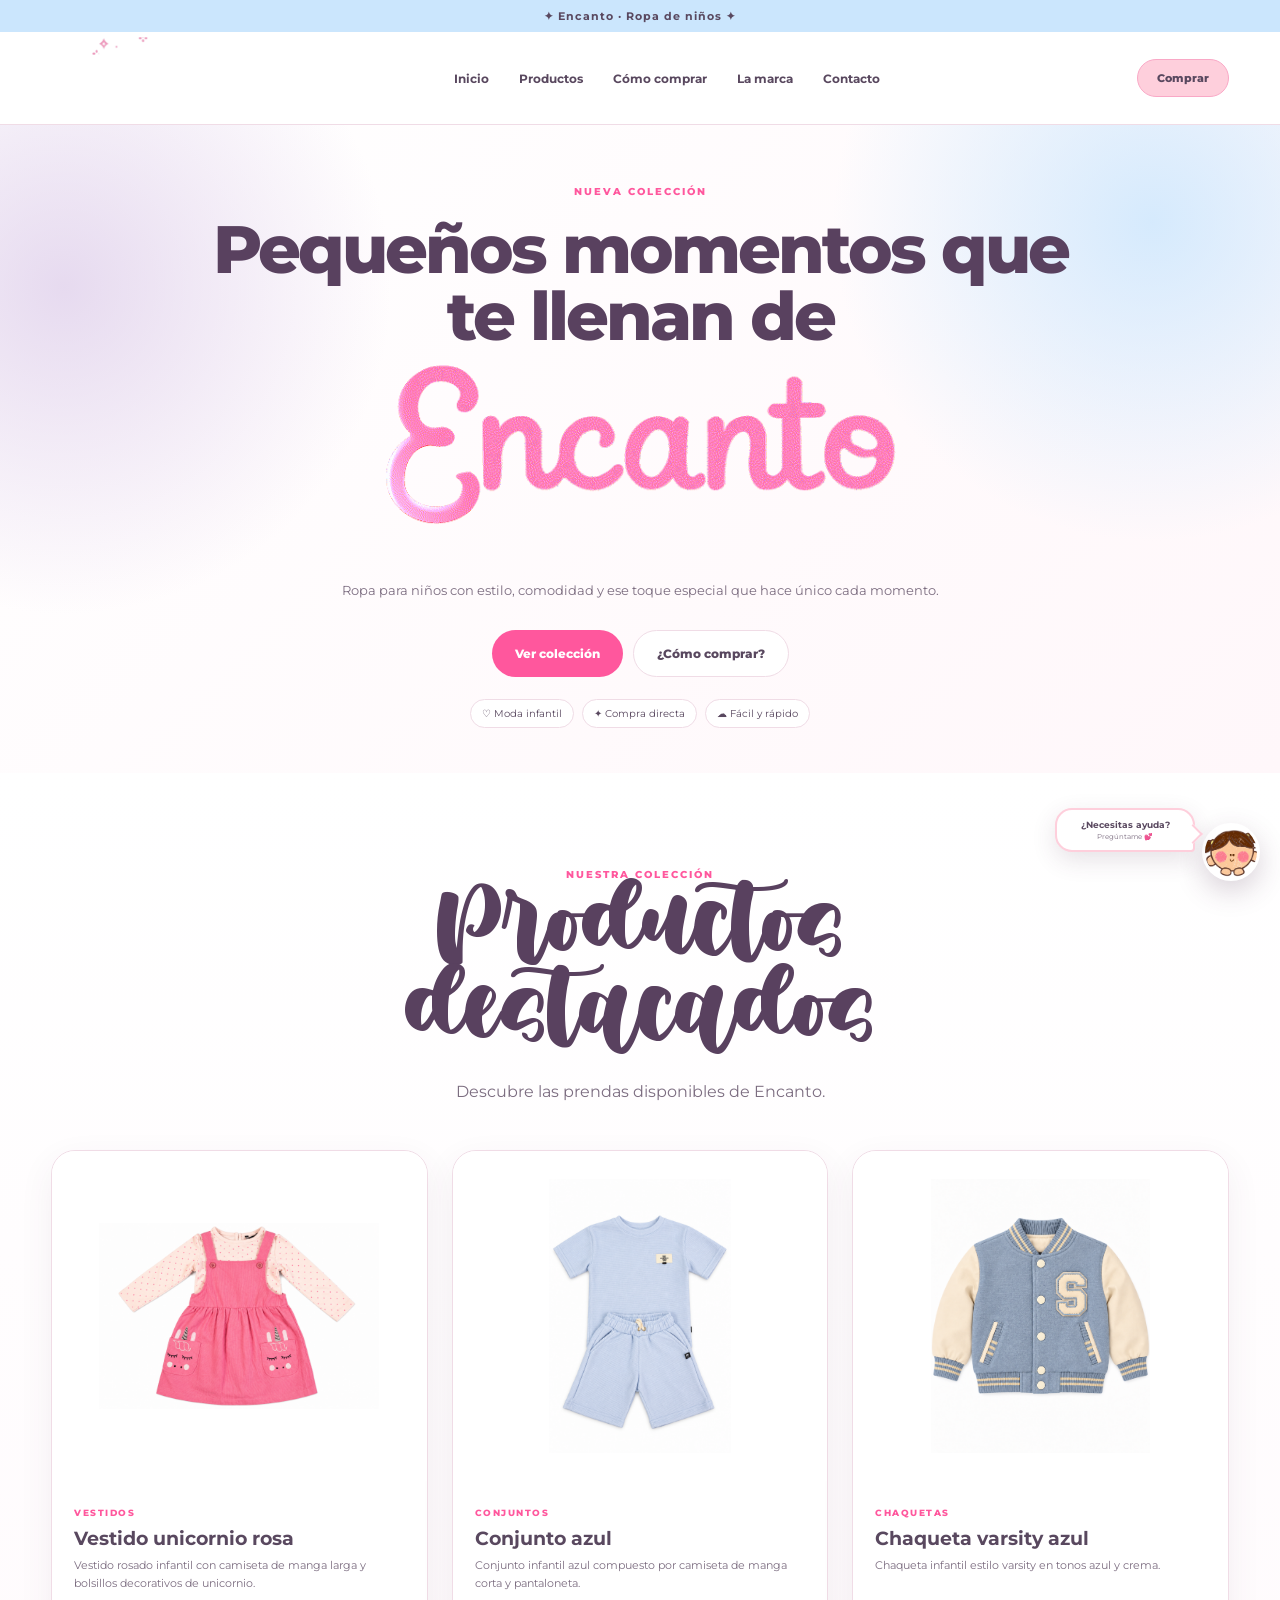
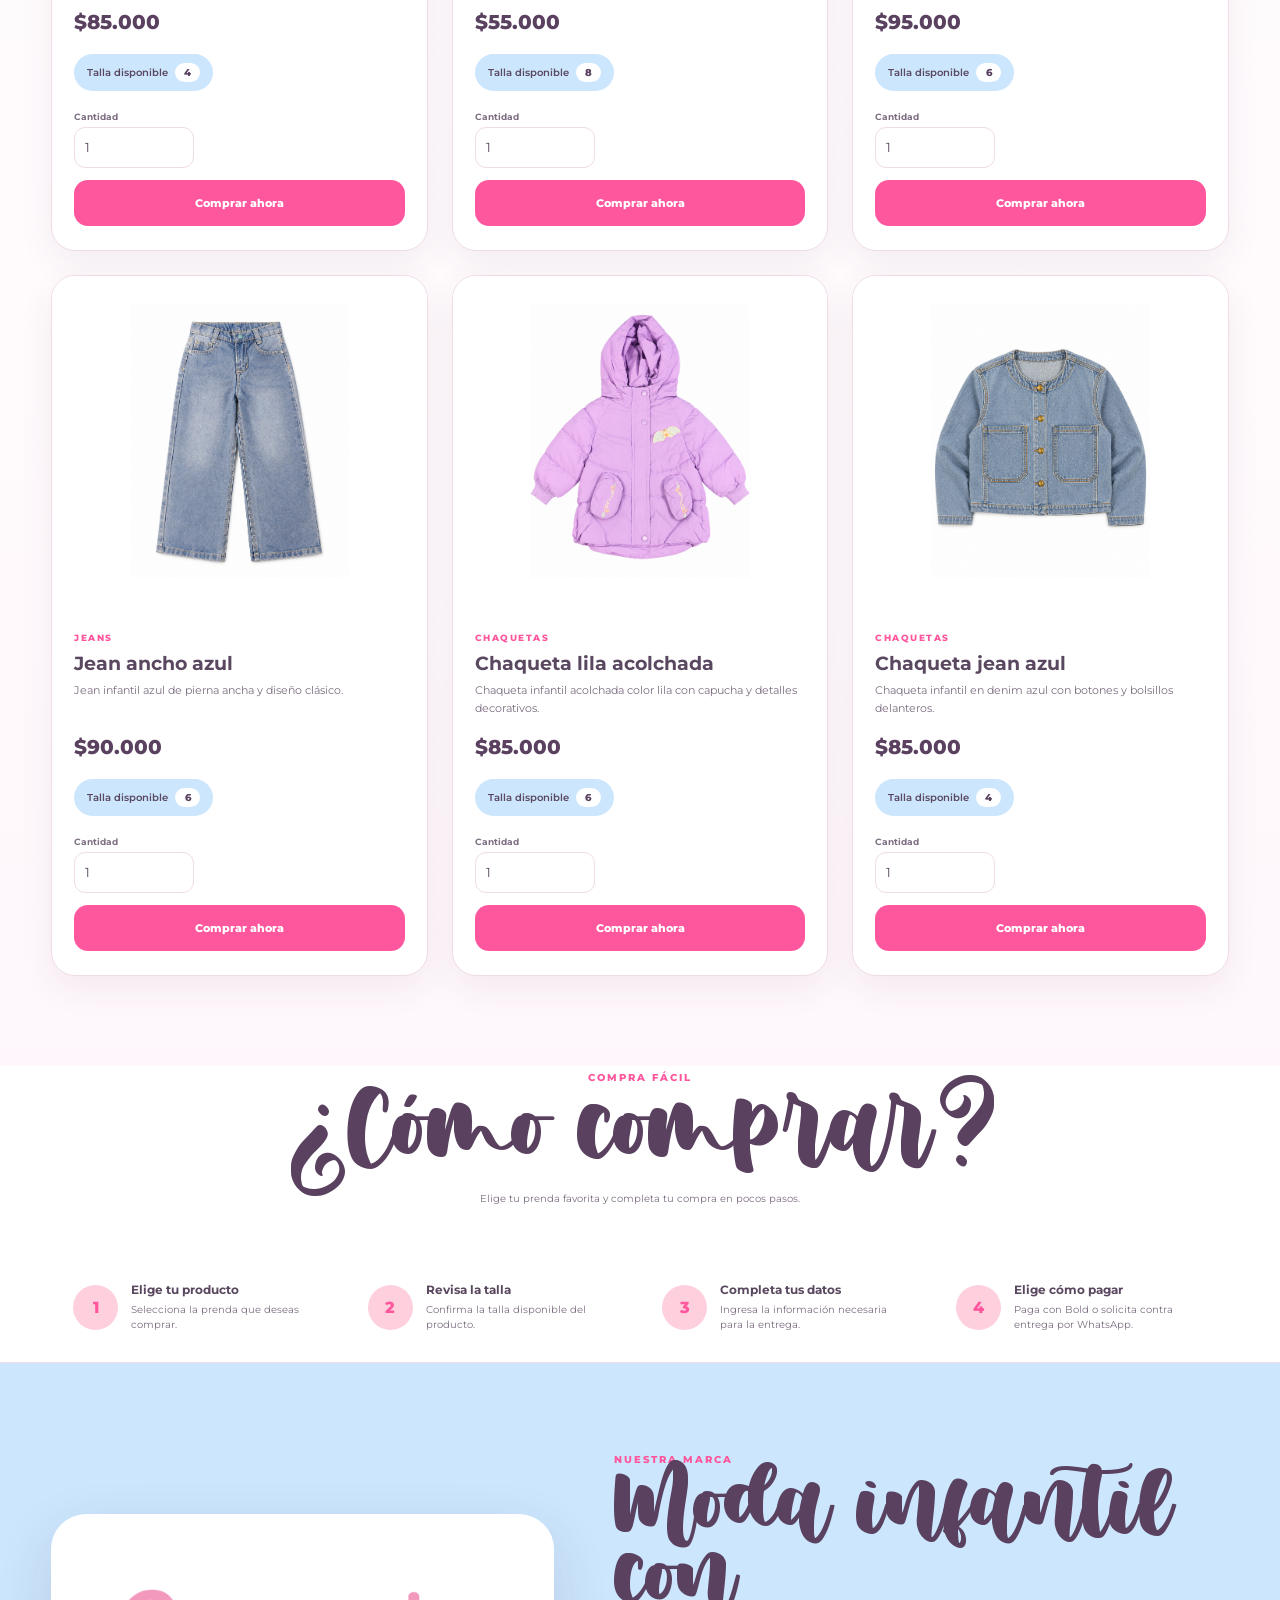
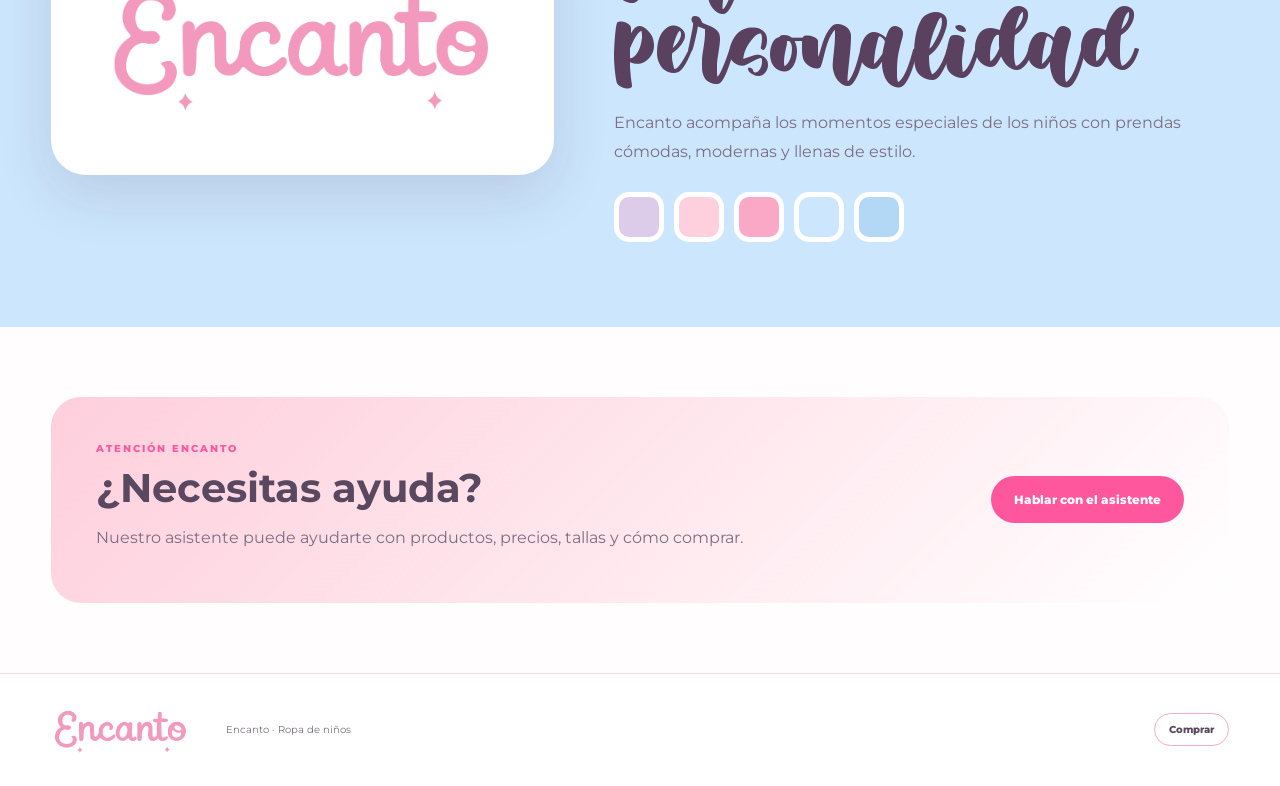
==== commit fd570654: "Update index.html" ====
--- a/index.html
+++ b/index.html
@@ -39,8 +39,8 @@
     rel="stylesheet"
     href="styles.css"
   >
-  <link rel="icon" type="image/png" href="assets/encanto-logo-arriba.png">
-<link rel="apple-touch-icon" href="assets/encanto-logo-arriba.png">
+<link rel="icon" type="image/png" href="./assets/favicon-encanto.png?v=4">
+<link rel="apple-touch-icon" href="./assets/favicon-encanto.png?v=4">
 
 </head>
 
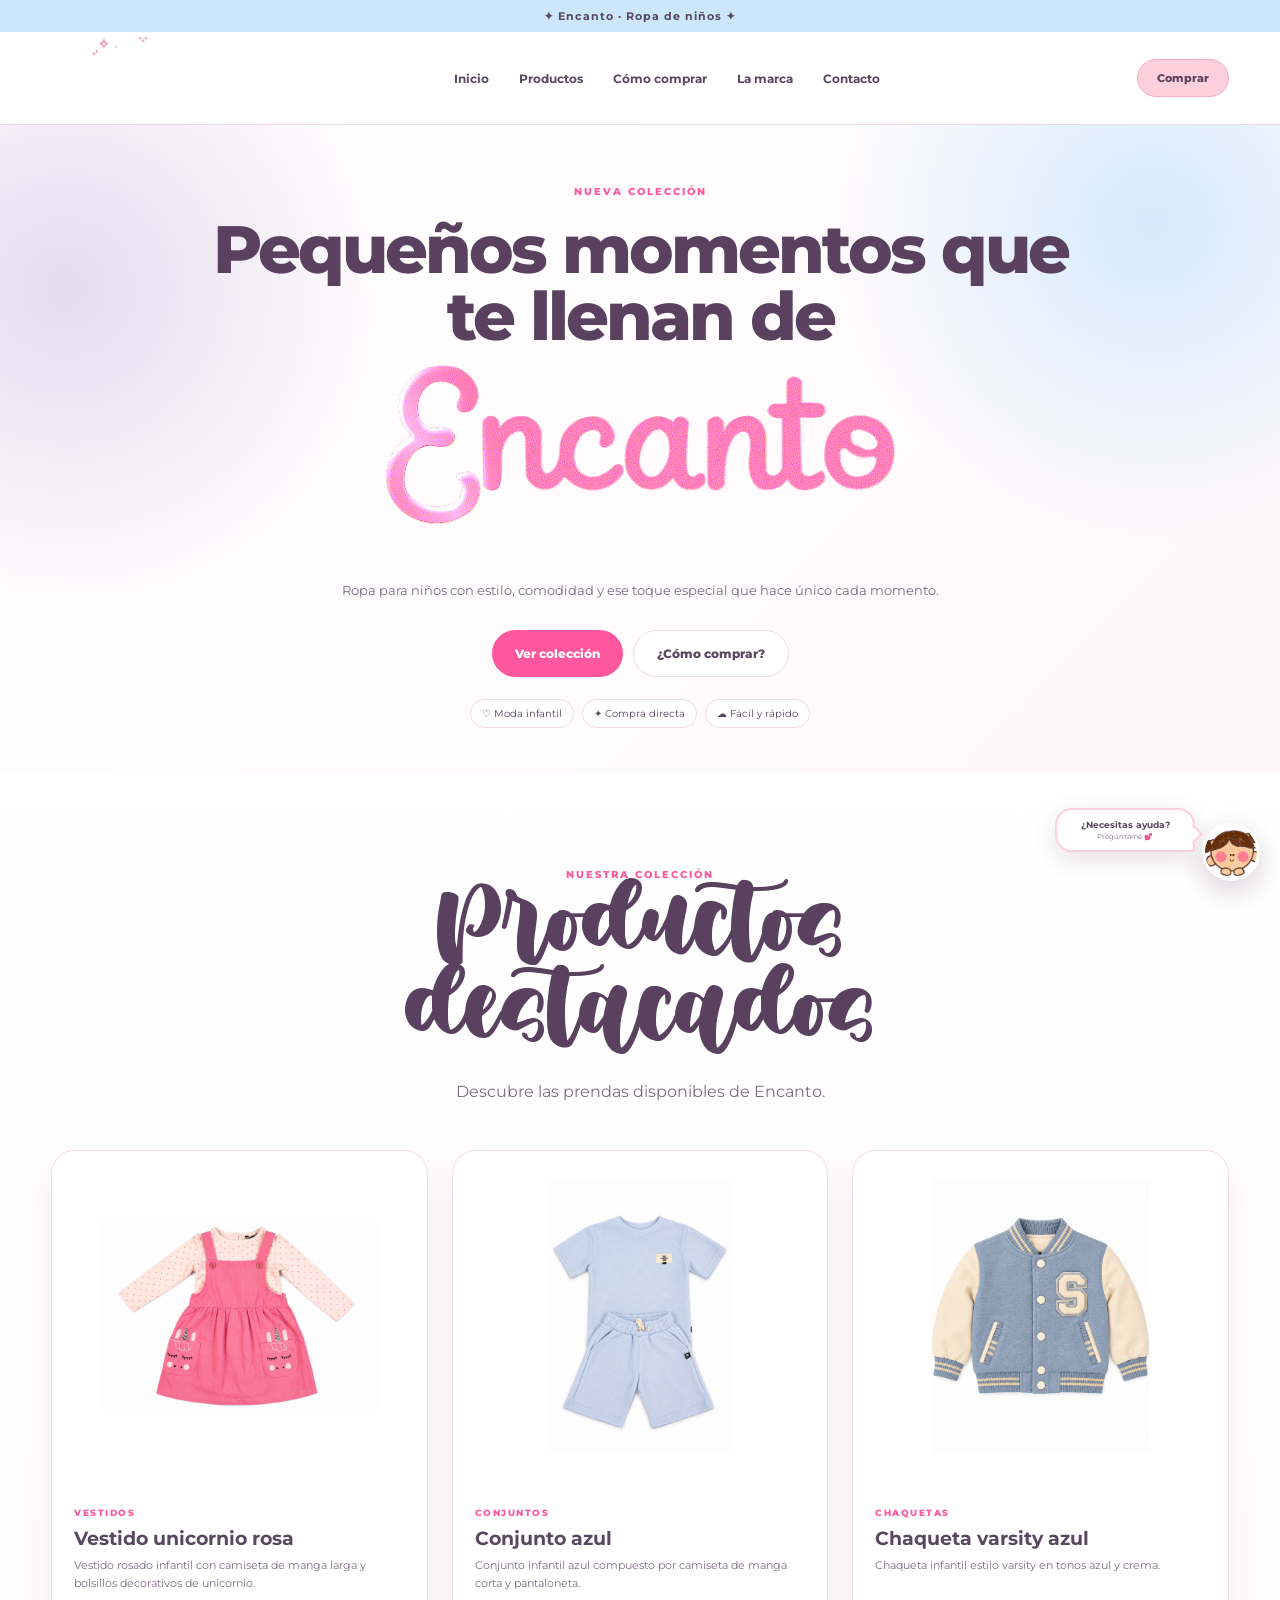
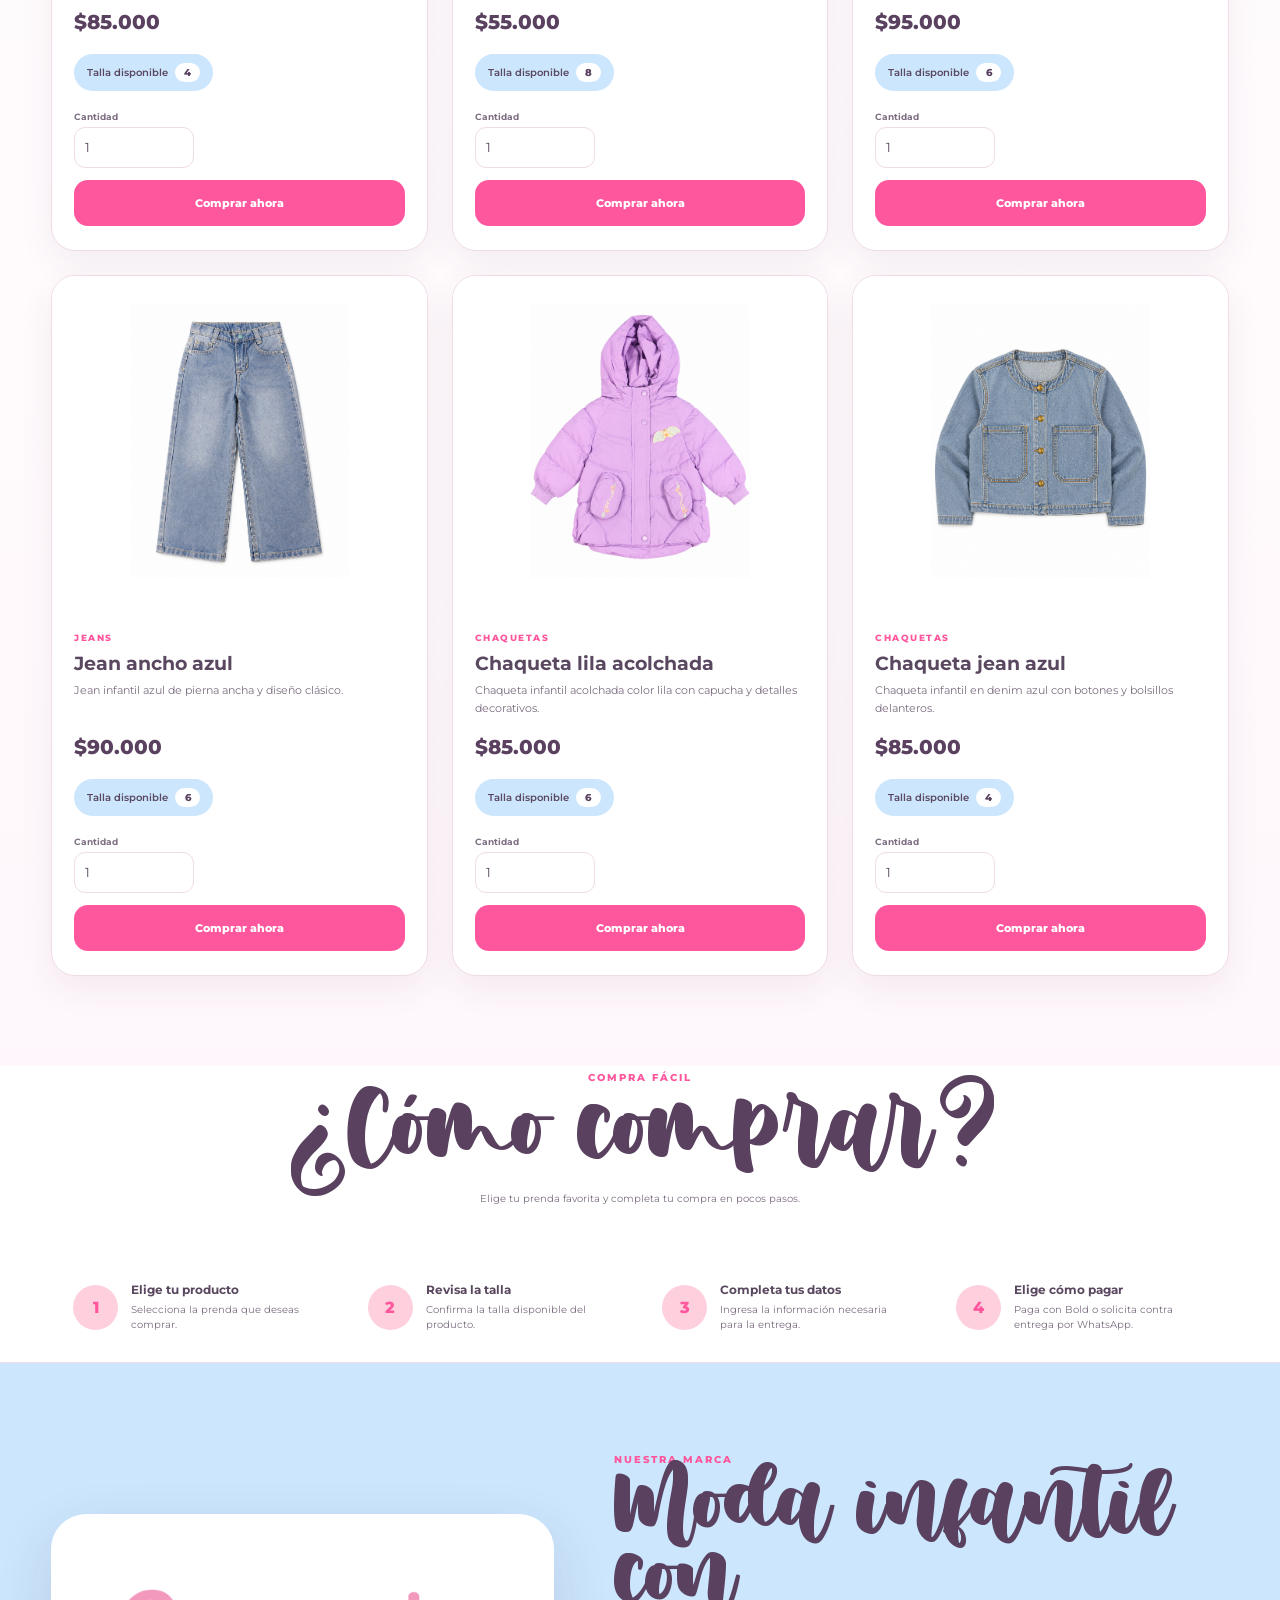
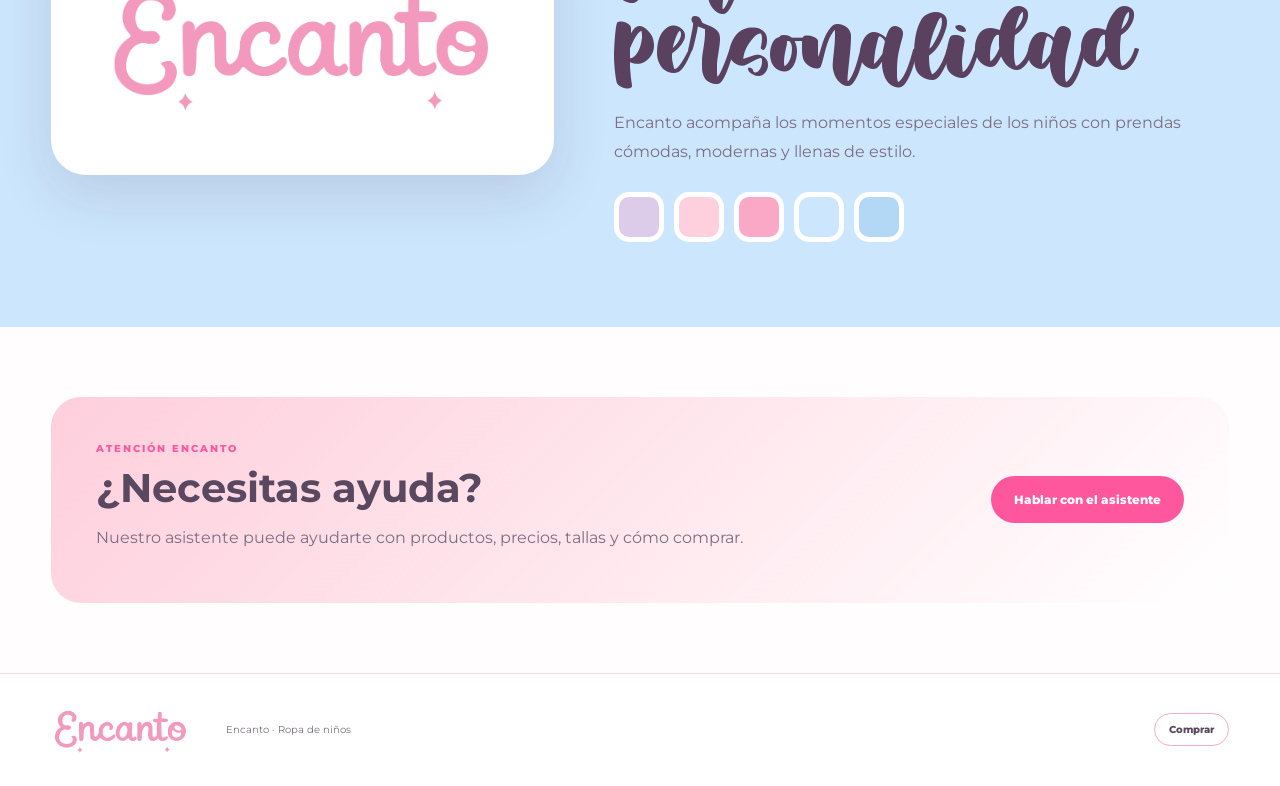
==== commit 75471eea: "Update index.html" ====
--- a/index.html
+++ b/index.html
@@ -39,9 +39,8 @@
     rel="stylesheet"
     href="styles.css"
   >
-<link rel="icon" type="image/png" href="./assets/favicon-encanto.png?v=4">
-<link rel="apple-touch-icon" href="./assets/favicon-encanto.png?v=4">
-
+<link rel="icon" type="image/png" href="./assets/favicon-encanto-transparente.png?v=5">
+<link rel="apple-touch-icon" href="./assets/favicon-encanto-transparente.png?v=5">
 </head>
 
 
